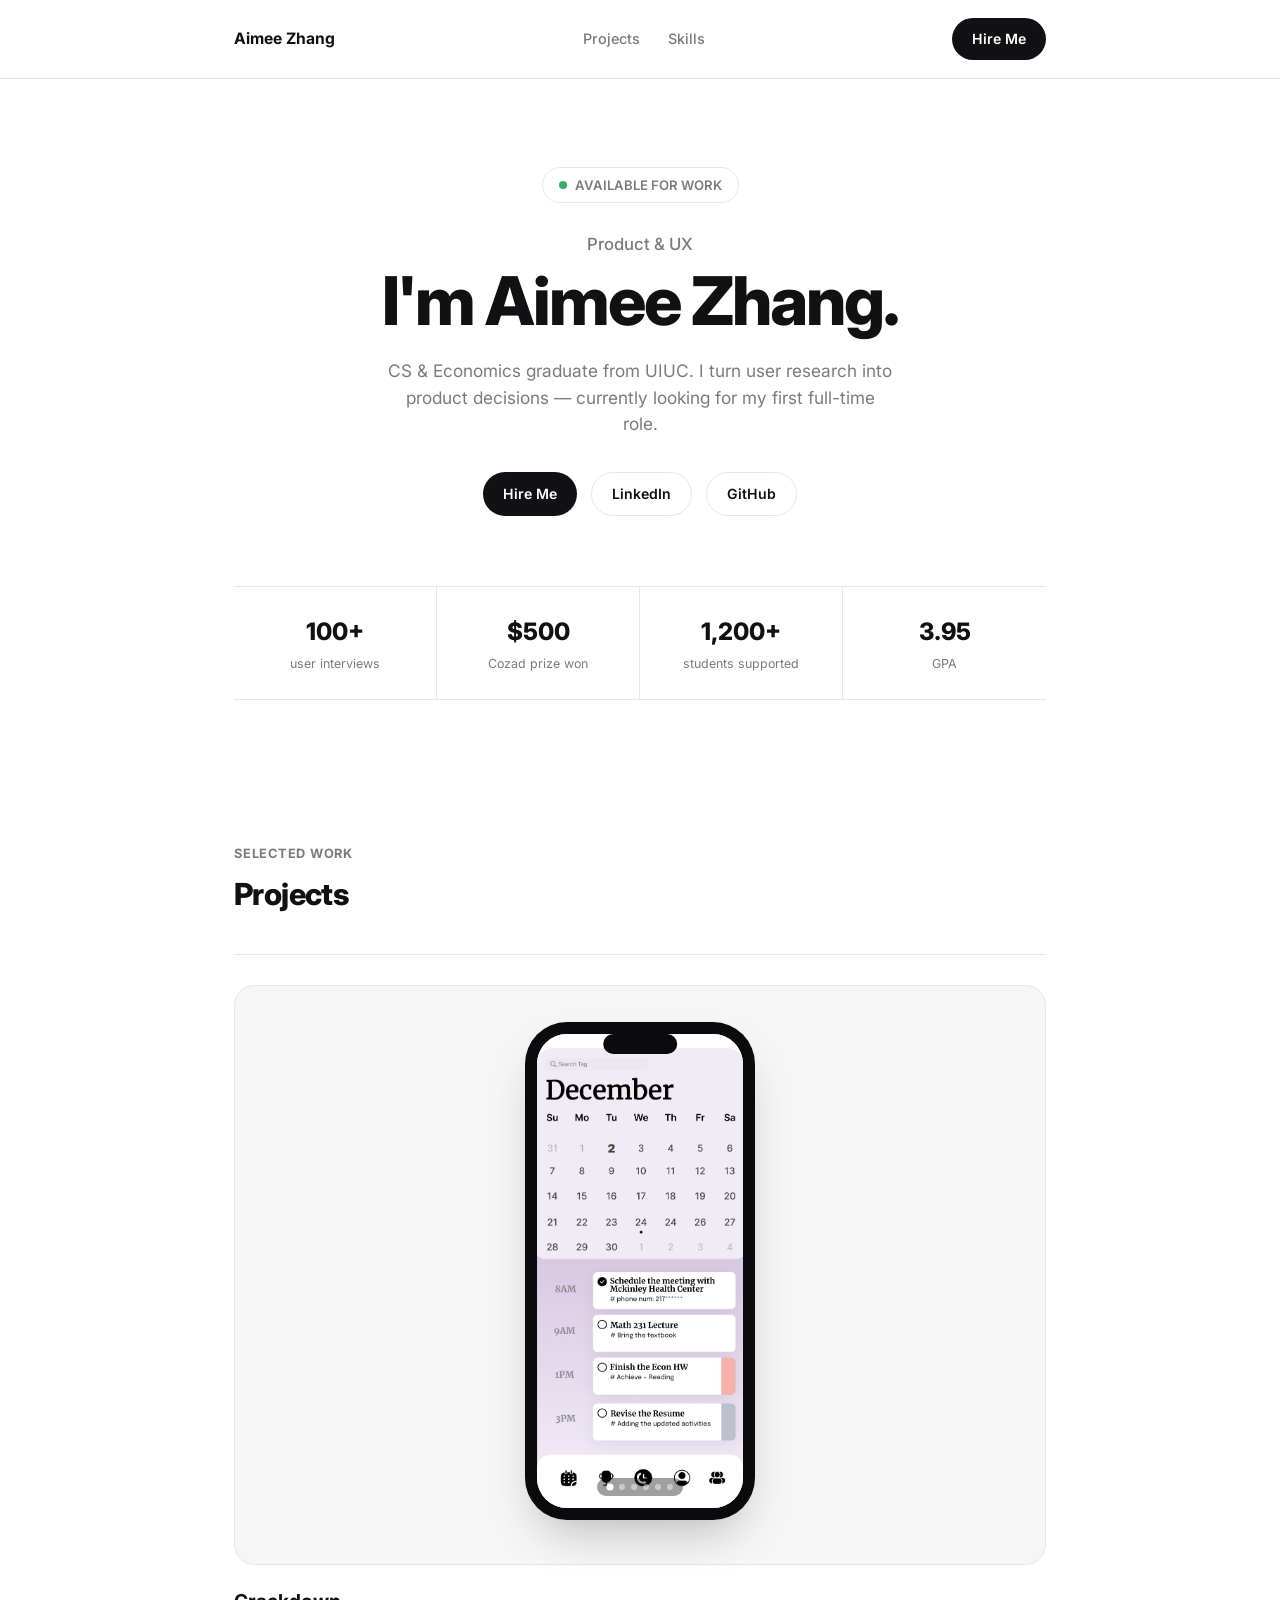
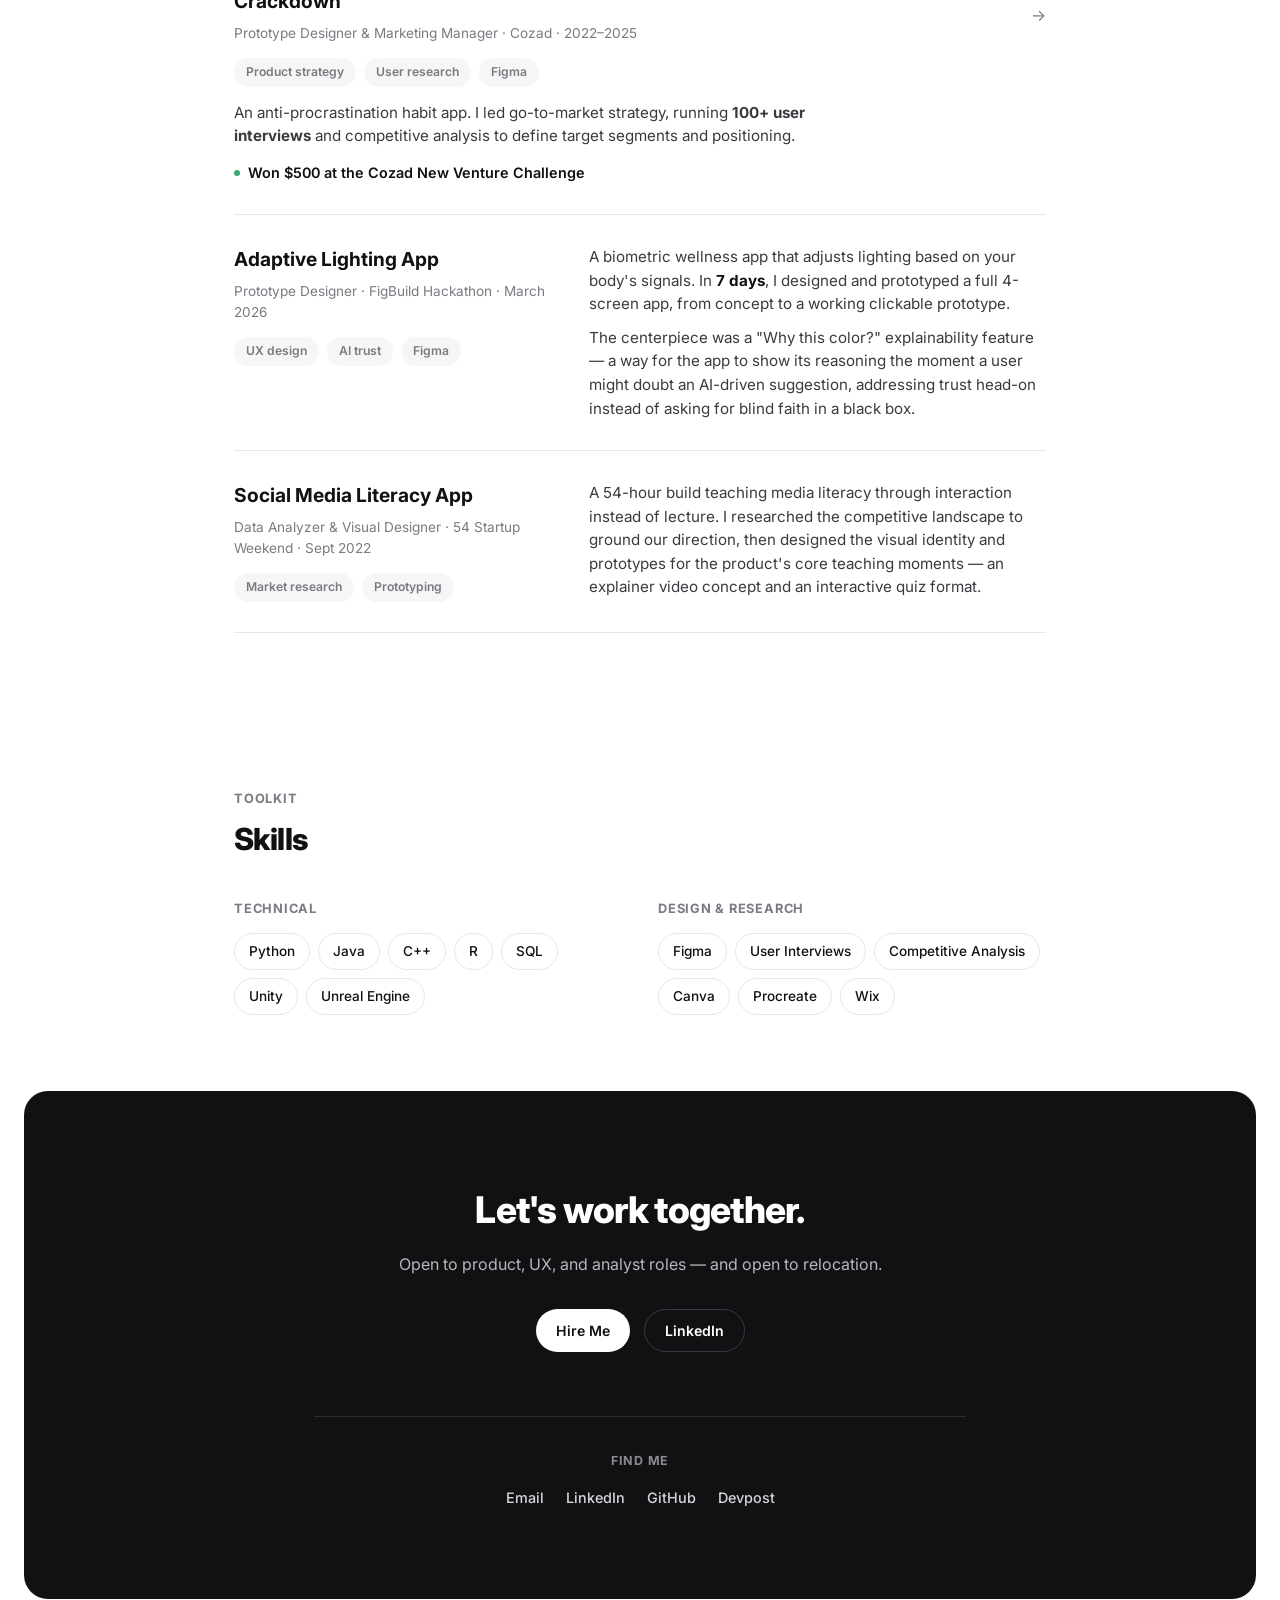
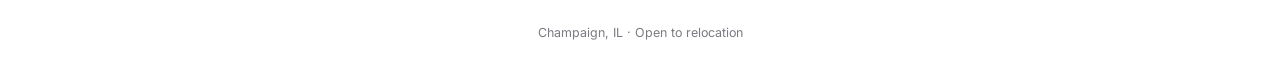
==== index.html @ 660c715c "Include all 6 Crackdown screens in the swipeable phone-frame preview Extends both the homepage card " ====
<!DOCTYPE html>
<html lang="en">
<head>
<meta charset="UTF-8">
<meta name="viewport" content="width=device-width, initial-scale=1.0">
<title>Aimee Zhang — Product &amp; UX</title>
<link rel="preconnect" href="https://fonts.googleapis.com">
<link href="https://fonts.googleapis.com/css2?family=Inter:wght@400;500;600;700;800&display=swap" rel="stylesheet">
<link rel="stylesheet" href="css/style.css">
</head>
<body>

<nav>
  <div class="wrap">
    <div class="brand">Aimee Zhang</div>
    <div class="navlinks">
      <a href="#work">Projects</a>
      <a href="#skills">Skills</a>
    </div>
    <a class="btn-pill" href="mailto:Aimeezhang1122@outlook.com">Hire Me</a>
  </div>
</nav>

<section class="hero">
  <div class="wrap">
    <span class="badge"><span class="dot"></span> AVAILABLE FOR WORK</span>
    <div class="kicker">Product &amp; UX</div>
    <h1>I'm Aimee Zhang.</h1>
    <p class="sub">CS &amp; Economics graduate from UIUC. I turn user research into product decisions — currently looking for my first full-time role.</p>
    <div class="hero-actions">
      <a class="btn-pill" href="mailto:Aimeezhang1122@outlook.com">Hire Me</a>
      <a class="btn-ghost" href="https://linkedin.com/in/aimee-zhang1122" target="_blank" rel="noopener">LinkedIn</a>
      <a class="btn-ghost" href="https://github.com/AimeeZzzz22" target="_blank" rel="noopener">GitHub</a>
    </div>

    <div class="metrics">
      <div class="metric"><div class="num">100+</div><div class="lbl">user interviews</div></div>
      <div class="metric"><div class="num">$500</div><div class="lbl">Cozad prize won</div></div>
      <div class="metric"><div class="num">1,200+</div><div class="lbl">students supported</div></div>
      <div class="metric"><div class="num">3.95</div><div class="lbl">GPA</div></div>
    </div>
  </div>
</section>

<section class="section" id="work">
  <div class="wrap">
    <div class="section-head">
      <div>
        <span class="eyebrow">Selected Work</span>
        <h2>Projects</h2>
      </div>
    </div>

    <a class="project-card" href="projects/crackdown.html">
      <div class="project-card-image">
        <div class="phone-frame">
          <div class="phone-screen">
            <div class="phone-slides">
              <div class="phone-slide"><img src="images/crackdown/preview.jpg" alt="Crackdown app calendar and daily task view"></div>
              <div class="phone-slide"><img src="images/crackdown/new-todo.png" alt="Crackdown app new to-do creation screen"></div>
              <div class="phone-slide"><img src="images/crackdown/goal-board.png" alt="Crackdown app goal board overview"></div>
              <div class="phone-slide"><img src="images/crackdown/goal-detail.png" alt="Crackdown app individual goal detail screen"></div>
              <div class="phone-slide"><img src="images/crackdown/sign-in.png" alt="Crackdown app sign in screen"></div>
              <div class="phone-slide"><img src="images/crackdown/create-account.png" alt="Crackdown app create account screen"></div>
            </div>
            <div class="phone-dots">
              <span class="phone-dot active"></span>
              <span class="phone-dot"></span>
              <span class="phone-dot"></span>
              <span class="phone-dot"></span>
              <span class="phone-dot"></span>
              <span class="phone-dot"></span>
            </div>
          </div>
        </div>
      </div>
      <div class="project-card-body">
        <div class="project-card-top">
          <div>
            <div class="project-title">Crackdown</div>
            <div class="project-meta">Prototype Designer &amp; Marketing Manager · Cozad · 2022–2025</div>
          </div>
          <span class="project-card-arrow">→</span>
        </div>
        <div class="tags"><span class="tag">Product strategy</span><span class="tag">User research</span><span class="tag">Figma</span></div>
        <p class="project-card-excerpt">An anti-procrastination habit app. I led go-to-market strategy, running <b>100+ user interviews</b> and competitive analysis to define target segments and positioning.</p>
        <div class="outcome-line"><span class="dot"></span> Won $500 at the Cozad New Venture Challenge</div>
      </div>
    </a>

    <div class="project">
      <div class="project-head">
        <div class="project-title">Adaptive Lighting App</div>
        <div class="project-meta">Prototype Designer · FigBuild Hackathon · March 2026</div>
        <div class="tags"><span class="tag">UX design</span><span class="tag">AI trust</span><span class="tag">Figma</span></div>
      </div>
      <div class="project-body">
        <p>A biometric wellness app that adjusts lighting based on your body's signals. In <b>7 days</b>, I designed and prototyped a full 4-screen app, from concept to a working clickable prototype.</p>
        <p>The centerpiece was a "Why this color?" explainability feature — a way for the app to show its reasoning the moment a user might doubt an AI-driven suggestion, addressing trust head-on instead of asking for blind faith in a black box.</p>
      </div>
    </div>

    <div class="project">
      <div class="project-head">
        <div class="project-title">Social Media Literacy App</div>
        <div class="project-meta">Data Analyzer &amp; Visual Designer · 54 Startup Weekend · Sept 2022</div>
        <div class="tags"><span class="tag">Market research</span><span class="tag">Prototyping</span></div>
      </div>
      <div class="project-body">
        <p>A 54-hour build teaching media literacy through interaction instead of lecture. I researched the competitive landscape to ground our direction, then designed the visual identity and prototypes for the product's core teaching moments — an explainer video concept and an interactive quiz format.</p>
      </div>
    </div>
  </div>
</section>

<section class="section" id="skills">
  <div class="wrap">
    <div class="section-head">
      <div>
        <span class="eyebrow">Toolkit</span>
        <h2>Skills</h2>
      </div>
    </div>
    <div class="skills-wrap">
      <div class="skill-col">
        <h4>Technical</h4>
        <div class="chip-row">
          <span class="chip">Python</span><span class="chip">Java</span><span class="chip">C++</span>
          <span class="chip">R</span><span class="chip">SQL</span><span class="chip">Unity</span><span class="chip">Unreal Engine</span>
        </div>
      </div>
      <div class="skill-col">
        <h4>Design &amp; Research</h4>
        <div class="chip-row">
          <span class="chip">Figma</span><span class="chip">User Interviews</span><span class="chip">Competitive Analysis</span>
          <span class="chip">Canva</span><span class="chip">Procreate</span><span class="chip">Wix</span>
        </div>
      </div>
    </div>
  </div>
</section>

<footer>
  <div class="wrap">
    <h2>Let's work together.</h2>
    <p>Open to product, UX, and analyst roles — and open to relocation.</p>
    <div class="hero-actions">
      <a class="btn-pill" href="mailto:Aimeezhang1122@outlook.com">Hire Me</a>
      <a class="btn-ghost" href="https://linkedin.com/in/aimee-zhang1122" target="_blank" rel="noopener">LinkedIn</a>
    </div>
    <div class="follow">
      <h4>Find Me</h4>
      <div class="follow-links">
        <a href="mailto:Aimeezhang1122@outlook.com">Email</a>
        <a href="https://linkedin.com/in/aimee-zhang1122" target="_blank" rel="noopener">LinkedIn</a>
        <a href="https://github.com/AimeeZzzz22" target="_blank" rel="noopener">GitHub</a>
        <a href="https://devpost.com/aimeezhang1122" target="_blank" rel="noopener">Devpost</a>
      </div>
    </div>
  </div>
</footer>
<div class="copyright">Champaign, IL · Open to relocation</div>

<script src="js/phone-carousel.js"></script>
</body>
</html>
---- css/style.css ----
:root{
  --ink:#111114;
  --paper:#FFFFFF;
  --soft:#F6F6F7;
  --line:#E7E7E9;
  --muted:#7A7A82;
  --accent:#3BAA6E; /* availability dot */
  --pill:#111114;
}
*{box-sizing:border-box; margin:0; padding:0;}
html{scroll-behavior:smooth;}
body{
  background:var(--paper); color:var(--ink);
  font-family:'Inter', sans-serif; line-height:1.55;
  -webkit-font-smoothing:antialiased;
}
a{color:inherit; text-decoration:none;}
.wrap{max-width:860px; margin:0 auto; padding:0 24px;}

/* NAV */
nav{position:sticky; top:0; z-index:20; background:rgba(255,255,255,0.85); backdrop-filter:blur(8px); border-bottom:1px solid var(--line);}
nav .wrap{display:flex; align-items:center; justify-content:space-between; padding:18px 24px;}
.brand{font-weight:700; font-size:0.98rem;}
.navlinks{display:flex; align-items:center; gap:28px; font-size:0.9rem; font-weight:500; color:var(--muted);}
.navlinks a:hover{color:var(--ink);}
.btn-pill{
  background:var(--pill); color:#fff; padding:10px 20px; border-radius:100px;
  font-size:0.88rem; font-weight:600; display:inline-flex; align-items:center; gap:8px;
  transition:transform .15s ease, opacity .15s ease;
}
.btn-pill:hover{transform:translateY(-1px); opacity:.9;}
.btn-ghost{
  border:1px solid var(--line); padding:10px 20px; border-radius:100px;
  font-size:0.88rem; font-weight:600; color:var(--ink);
  transition:border-color .15s;
}
.btn-ghost:hover{border-color:var(--ink);}

/* HERO */
.hero{padding:88px 0 64px; text-align:center;}
.badge{
  display:inline-flex; align-items:center; gap:8px;
  border:1px solid var(--line); border-radius:100px; padding:7px 16px;
  font-size:0.82rem; font-weight:600; color:var(--muted); margin-bottom:28px;
}
.badge .dot{width:8px; height:8px; border-radius:50%; background:var(--accent);}
.kicker{font-size:1.05rem; color:var(--muted); font-weight:500; margin-bottom:10px;}
h1{
  font-weight:800; letter-spacing:-0.03em;
  font-size:clamp(2.6rem, 7vw, 4.2rem); line-height:1.02;
}
.hero p.sub{
  max-width:46ch; margin:22px auto 0; color:var(--muted); font-size:1.08rem;
}
.hero-actions{margin-top:34px; display:flex; gap:14px; justify-content:center; flex-wrap:wrap;}

/* METRICS ROW */
.metrics{
  margin-top:70px; display:grid; grid-template-columns:repeat(4,1fr);
  border-top:1px solid var(--line); border-bottom:1px solid var(--line);
}
.metric{padding:26px 10px; text-align:center; border-right:1px solid var(--line);}
.metric:last-child{border-right:none;}
.metric .num{font-weight:800; font-size:1.5rem;}
.metric .lbl{font-size:0.78rem; color:var(--muted); margin-top:4px;}

/* SECTIONS */
.section{padding:76px 0;}
.section-head{display:flex; justify-content:space-between; align-items:baseline; margin-bottom:36px;}
.eyebrow{font-size:0.8rem; font-weight:700; text-transform:uppercase; letter-spacing:0.06em; color:var(--muted);}
.section h2{font-size:1.9rem; font-weight:800; letter-spacing:-0.02em; margin-top:6px;}
.view-all{font-size:0.88rem; font-weight:600; color:var(--muted); border-bottom:1px solid var(--line); padding-bottom:2px;}
.view-all:hover{color:var(--ink); border-color:var(--ink);}

/* PROJECT CARDS (text-only, legacy) */
.project{
  display:grid; grid-template-columns:1fr 1.4fr; gap:28px;
  padding:30px 0; border-top:1px solid var(--line);
  align-items:start;
}
.project:last-child{border-bottom:1px solid var(--line);}
.project-head{}
.project-title{font-weight:700; font-size:1.2rem;}
.project-meta{font-size:0.85rem; color:var(--muted); margin-top:6px;}
.tags{margin-top:14px; display:flex; gap:8px; flex-wrap:wrap;}
.tag{font-size:0.76rem; font-weight:600; background:var(--soft); border-radius:100px; padding:5px 12px; color:var(--muted);}
.project-body p{font-size:0.95rem; color:#3A3A40; margin-bottom:10px;}
.project-body p:last-child{margin-bottom:0;}
.project-body b{color:var(--ink);}
.outcome-line{
  margin-top:14px; font-size:0.9rem; font-weight:600;
  display:inline-flex; align-items:center; gap:8px;
}
.outcome-line .dot{width:6px; height:6px; border-radius:50%; background:var(--accent);}

/* PROJECT CARDS (image-led, clickable) */
.project-card{
  display:block; padding:30px 0; border-top:1px solid var(--line);
}
.project-card:last-child{border-bottom:1px solid var(--line);}
.project-card-image{
  border-radius:20px; border:1px solid var(--line);
  background:var(--soft); padding:36px 0 44px;
  display:flex; justify-content:center;
  transition:border-color .15s ease;
}
.project-card:hover .project-card-image{border-color:var(--ink);}
.project-card:hover .project-card-image{border-color:var(--ink);}
.project-card-body{margin-top:22px;}
.project-card-top{display:flex; align-items:center; justify-content:space-between; gap:16px;}
.project-card-arrow{
  font-size:1rem; color:var(--muted); transition:transform .15s ease, color .15s ease;
  flex-shrink:0;
}
.project-card:hover .project-card-arrow{transform:translateX(4px); color:var(--ink);}
.project-card-excerpt{font-size:0.95rem; color:#3A3A40; margin-top:14px; max-width:60ch;}

/* SKILLS */
.skills-wrap{display:grid; grid-template-columns:1fr 1fr; gap:36px;}
.skill-col h4{font-size:0.8rem; font-weight:700; text-transform:uppercase; letter-spacing:0.06em; color:var(--muted); margin-bottom:14px;}
.chip-row{display:flex; flex-wrap:wrap; gap:8px;}
.chip{font-size:0.85rem; font-weight:500; border:1px solid var(--line); border-radius:100px; padding:7px 14px;}

/* FOOTER / CONTACT */
footer{padding:90px 0; text-align:center; background:var(--ink); color:#fff; border-radius:24px; margin:0 24px 24px; }
footer .wrap{max-width:700px;}
footer h2{font-size:2.3rem; font-weight:800; letter-spacing:-0.02em;}
footer p{color:#B7B7BC; margin-top:14px; font-size:1rem;}
footer .hero-actions{margin-top:32px;}
footer .btn-pill{background:#fff; color:var(--ink);}
footer .btn-ghost{border-color:#3A3A40; color:#fff;}
.follow{margin-top:64px; padding-top:34px; border-top:1px solid #2A2A2F;}
.follow h4{font-size:0.78rem; font-weight:700; text-transform:uppercase; letter-spacing:0.06em; color:#8A8A90; margin-bottom:16px;}
.follow-links{display:flex; gap:22px; justify-content:center; flex-wrap:wrap; font-size:0.9rem; font-weight:500; color:#D6D6DA;}
.follow-links a:hover{color:#fff;}
.copyright{margin-top:24px; padding:0 24px 30px; text-align:center; font-size:0.78rem; color:var(--muted);}

/* PROJECT DETAIL PAGE */
.detail-header{padding:56px 0 40px;}
.back-link{
  display:inline-flex; align-items:center; gap:6px; font-size:0.88rem; font-weight:600;
  color:var(--muted); margin-bottom:28px;
}
.back-link:hover{color:var(--ink);}
.detail-header h1{font-size:clamp(2.2rem, 6vw, 3.2rem); text-align:left;}
.detail-meta{font-size:0.95rem; color:var(--muted); margin-top:14px;}
.detail-header .tags{margin-top:18px;}
.detail-links{margin-top:30px; display:flex; gap:14px; flex-wrap:wrap;}

.detail-hero{
  border-radius:20px; border:1px solid var(--line);
  padding:56px 0 60px; display:flex; justify-content:center; background:var(--soft);
}

/* PHONE FRAME CAROUSEL */
.phone-frame{
  position:relative; width:100%; max-width:230px; margin:0 auto;
  aspect-ratio:1170/2532; background:#0B0B0D; border-radius:42px; padding:12px;
  box-shadow:0 24px 48px -16px rgba(17,17,20,0.28);
}
.phone-frame--large{max-width:300px; border-radius:52px; padding:14px;}
.phone-frame::before{
  content:""; position:absolute; top:12px; left:50%; transform:translateX(-50%);
  width:32%; height:20px; background:#0B0B0D; border-radius:14px; z-index:4;
}
.phone-frame--large::before{top:16px; height:26px;}
.phone-screen{
  position:relative; width:100%; height:100%; border-radius:30px; overflow:hidden; background:#fff;
}
.phone-frame--large .phone-screen{border-radius:38px;}
.phone-slides{
  display:flex; width:100%; height:100%; overflow-x:auto; scroll-snap-type:x mandatory;
  scroll-behavior:smooth; -webkit-overflow-scrolling:touch; scrollbar-width:none; cursor:grab;
}
.phone-slides.is-dragging{cursor:grabbing; scroll-behavior:auto;}
.phone-slides::-webkit-scrollbar{display:none;}
.phone-slide{
  flex:0 0 100%; width:100%; height:100%; scroll-snap-align:start;
  display:flex; align-items:center; justify-content:center; background:#fff;
}
.phone-slide img{width:100%; height:100%; object-fit:contain; display:block; pointer-events:none;}
.phone-dots{
  position:absolute; bottom:12px; left:50%; transform:translateX(-50%); z-index:4;
  display:flex; gap:6px; background:rgba(17,17,20,0.4); padding:6px 10px; border-radius:20px;
}
.phone-frame--large .phone-dots{bottom:18px;}
.phone-dot{width:6px; height:6px; padding:0; border:none; border-radius:50%; background:rgba(255,255,255,0.45); transition:background .15s ease, transform .15s ease;}
.phone-dot.active{background:#fff; transform:scale(1.2);}
button.phone-dot{cursor:pointer;}
.phone-arrow{
  position:absolute; top:50%; transform:translateY(-50%); z-index:4;
  width:36px; height:36px; border-radius:50%; border:none; cursor:pointer;
  background:#fff; color:var(--ink); font-size:1rem;
  display:flex; align-items:center; justify-content:center;
  box-shadow:0 6px 16px rgba(17,17,20,0.18);
  transition:opacity .15s ease, transform .15s ease;
}
.phone-arrow:hover{transform:translateY(-50%) scale(1.06);}
.phone-arrow--prev{left:-18px;}
.phone-arrow--next{right:-18px;}
.phone-arrow[disabled]{opacity:0; pointer-events:none;}

.article{padding:64px 0; max-width:680px; margin:0 auto;}
.article h3{font-size:1.3rem; font-weight:800; letter-spacing:-0.01em; margin:40px 0 14px;}
.article h3:first-child{margin-top:0;}
.article p{font-size:1rem; color:#3A3A40; margin-bottom:14px;}
.article p:last-child{margin-bottom:0;}
.article b{color:var(--ink);}

.gallery-section{padding:0 0 76px;}
.gallery{
  display:grid; grid-template-columns:repeat(3, 1fr); gap:16px;
}
.gallery-item{
  border-radius:14px; overflow:hidden; border:1px solid var(--line);
  aspect-ratio:9/16; background:var(--soft);
}
.gallery-item img{width:100%; height:100%; object-fit:cover; object-position:top center; display:block;}

@media (max-width:680px){
  .navlinks{display:none;}
  .metrics{grid-template-columns:repeat(2,1fr);}
  .metric:nth-child(2){border-right:none;}
  .metric:nth-child(3){border-top:1px solid var(--line);}
  .metric:nth-child(4){border-top:1px solid var(--line);}
  .project{grid-template-columns:1fr;}
  .skills-wrap{grid-template-columns:1fr;}
  .gallery{grid-template-columns:repeat(2, 1fr);}
  .phone-frame{max-width:190px;}
  .phone-frame--large{max-width:230px;}
  .phone-arrow{display:none;}
}
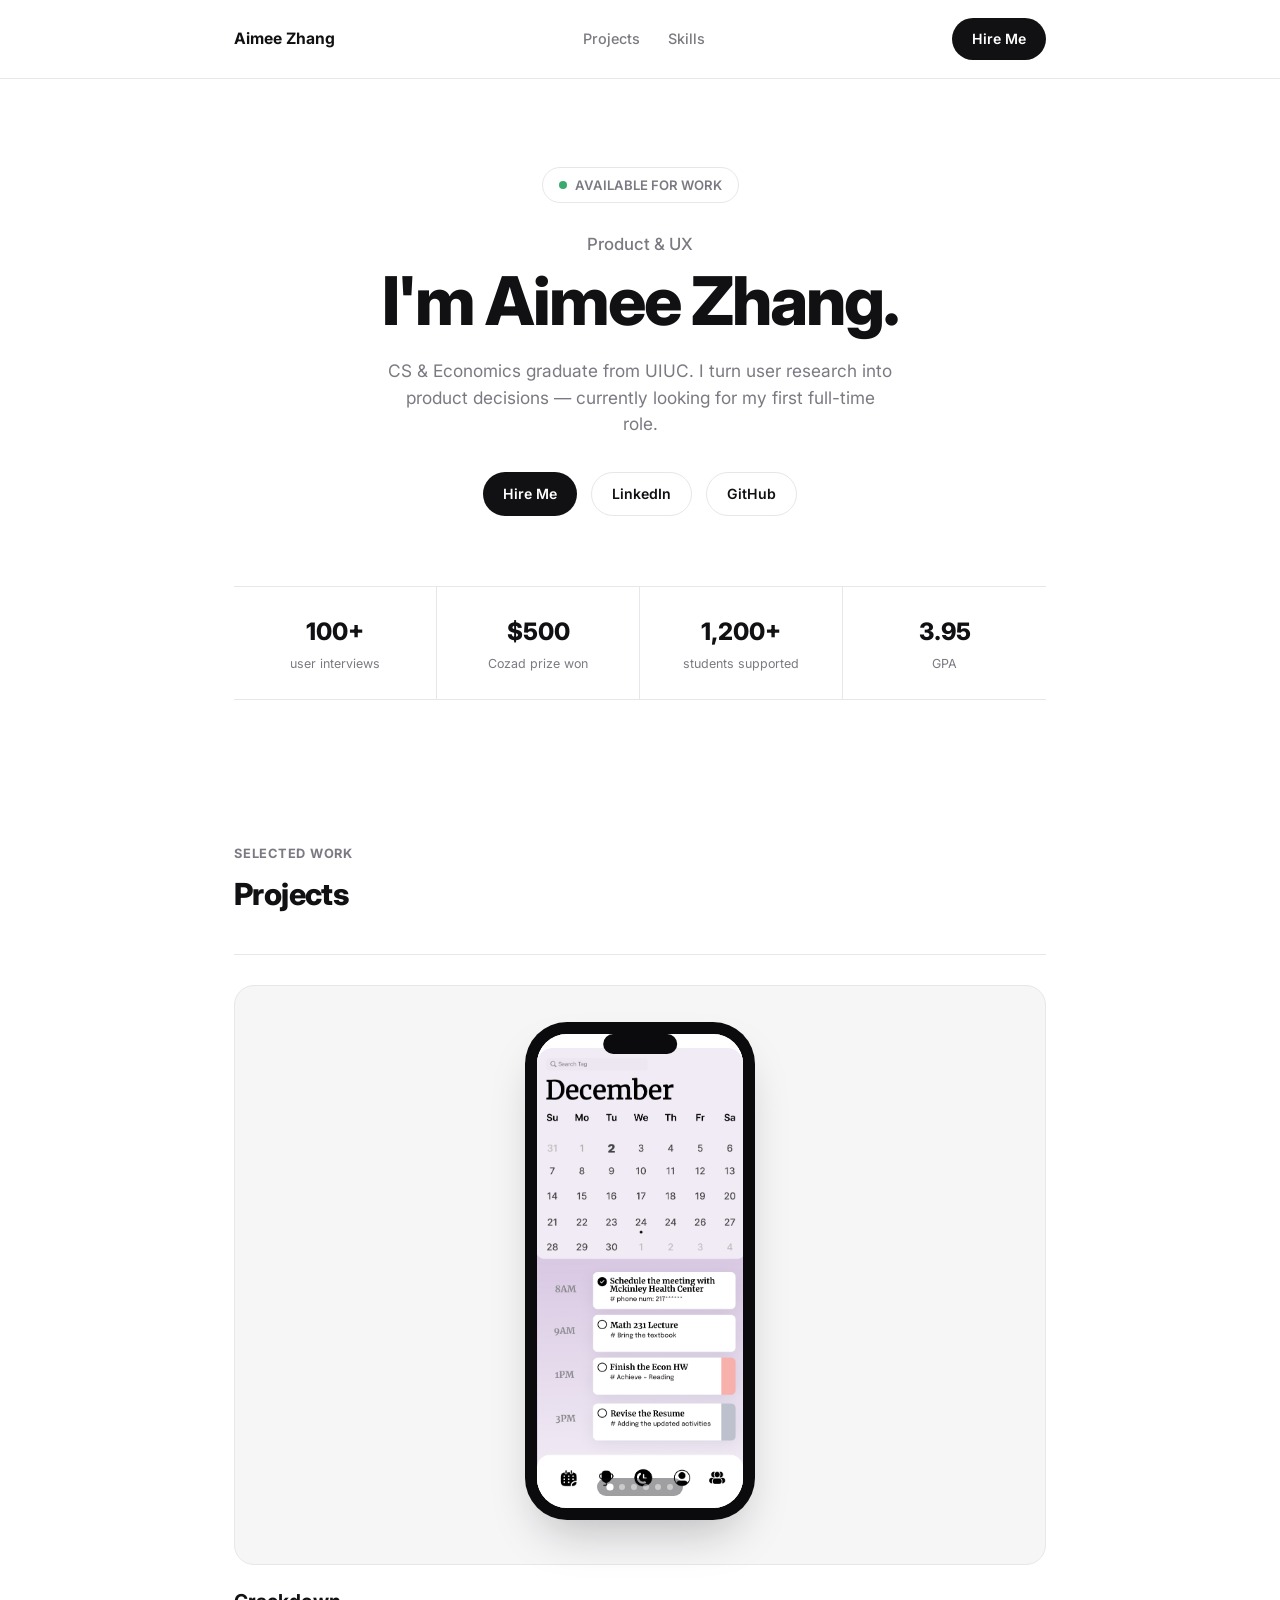
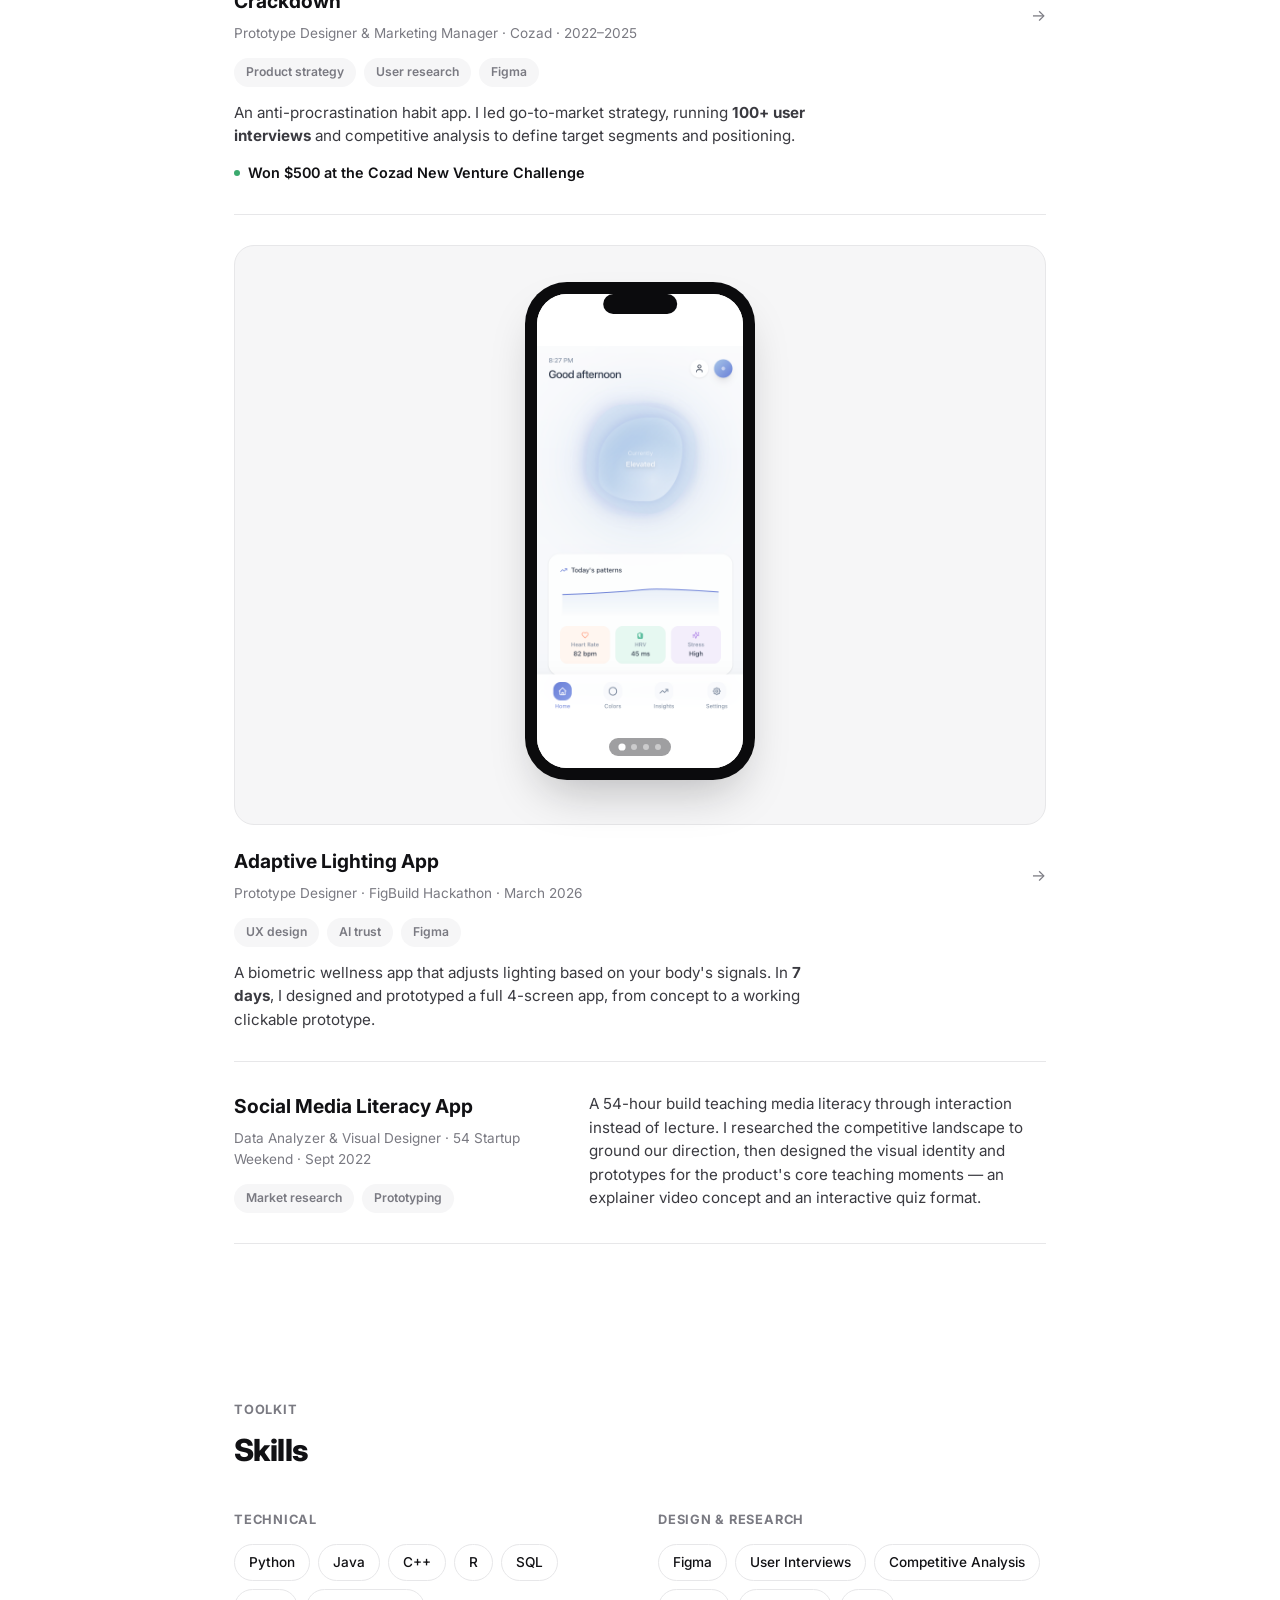
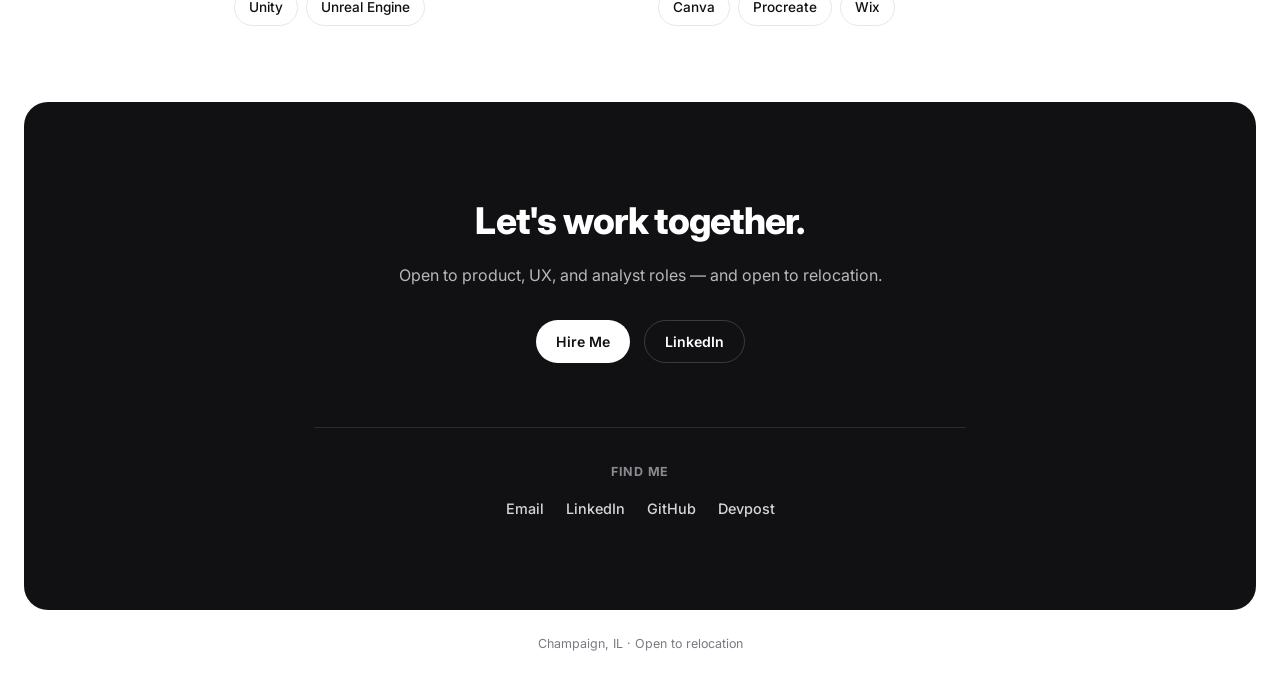
==== commit f1637054: "Add Adaptive Lighting App and fix short-screen fit in phone frame Adds the second project (card + de" ====
--- a/index.html
+++ b/index.html
@@ -88,17 +88,37 @@
       </div>
     </a>
 
-    <div class="project">
-      <div class="project-head">
-        <div class="project-title">Adaptive Lighting App</div>
-        <div class="project-meta">Prototype Designer · FigBuild Hackathon · March 2026</div>
+    <a class="project-card" href="projects/adaptive-lighting.html">
+      <div class="project-card-image">
+        <div class="phone-frame">
+          <div class="phone-screen">
+            <div class="phone-slides">
+              <div class="phone-slide"><img src="images/adaptive-lighting/home.png" alt="Adaptive Lighting App home screen showing biometric state"></div>
+              <div class="phone-slide"><img src="images/adaptive-lighting/color-selection.png" alt="Adaptive Lighting App color selection and analysis screen"></div>
+              <div class="phone-slide"><img src="images/adaptive-lighting/insights.png" alt="Adaptive Lighting App insights and color performance screen"></div>
+              <div class="phone-slide phone-slide--dark"><img src="images/adaptive-lighting/smart-room.png" alt="Adaptive Lighting App smart room device control screen"></div>
+            </div>
+            <div class="phone-dots">
+              <span class="phone-dot active"></span>
+              <span class="phone-dot"></span>
+              <span class="phone-dot"></span>
+              <span class="phone-dot"></span>
+            </div>
+          </div>
+        </div>
+      </div>
+      <div class="project-card-body">
+        <div class="project-card-top">
+          <div>
+            <div class="project-title">Adaptive Lighting App</div>
+            <div class="project-meta">Prototype Designer · FigBuild Hackathon · March 2026</div>
+          </div>
+          <span class="project-card-arrow">→</span>
+        </div>
         <div class="tags"><span class="tag">UX design</span><span class="tag">AI trust</span><span class="tag">Figma</span></div>
+        <p class="project-card-excerpt">A biometric wellness app that adjusts lighting based on your body's signals. In <b>7 days</b>, I designed and prototyped a full 4-screen app, from concept to a working clickable prototype.</p>
       </div>
-      <div class="project-body">
-        <p>A biometric wellness app that adjusts lighting based on your body's signals. In <b>7 days</b>, I designed and prototyped a full 4-screen app, from concept to a working clickable prototype.</p>
-        <p>The centerpiece was a "Why this color?" explainability feature — a way for the app to show its reasoning the moment a user might doubt an AI-driven suggestion, addressing trust head-on instead of asking for blind faith in a black box.</p>
-      </div>
-    </div>
+    </a>
 
     <div class="project">
       <div class="project-head">
--- a/css/style.css
+++ b/css/style.css
@@ -176,9 +176,14 @@
 .phone-slides::-webkit-scrollbar{display:none;}
 .phone-slide{
   flex:0 0 100%; width:100%; height:100%; scroll-snap-align:start;
-  display:flex; align-items:center; justify-content:center; background:#fff;
-}
-.phone-slide img{width:100%; height:100%; object-fit:contain; display:block; pointer-events:none;}
+  overflow-y:auto; overscroll-behavior:contain; -webkit-overflow-scrolling:touch;
+  touch-action:pan-y; scrollbar-width:none; background:#fff;
+}
+.phone-slide::-webkit-scrollbar{display:none;}
+.phone-slide img{width:100%; height:auto; display:block; pointer-events:none;}
+/* Screens shorter than the frame: center instead of leaving a blank gap below */
+.phone-slide.fits{display:flex; align-items:center; overflow-y:hidden;}
+.phone-slide--dark{background:#0B0B0D;}
 .phone-dots{
   position:absolute; bottom:12px; left:50%; transform:translateX(-50%); z-index:4;
   display:flex; gap:6px; background:rgba(17,17,20,0.4); padding:6px 10px; border-radius:20px;
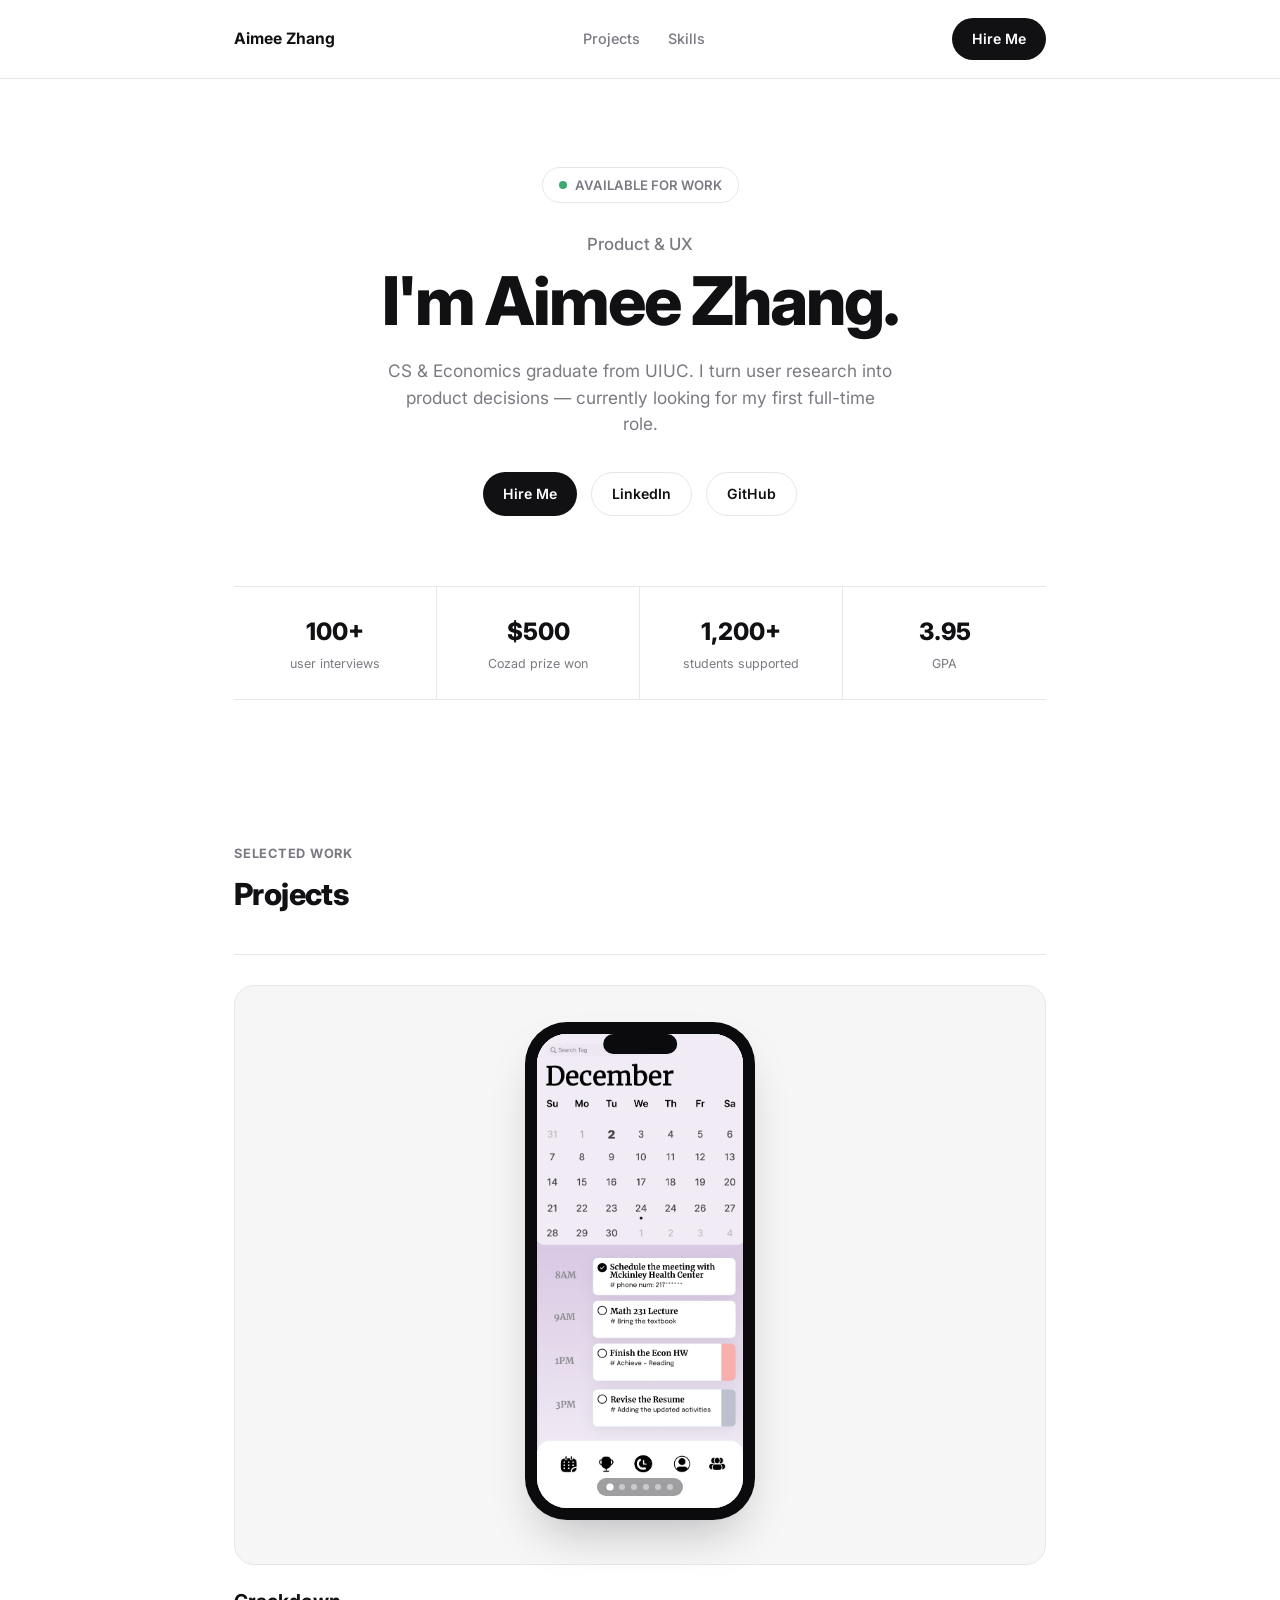
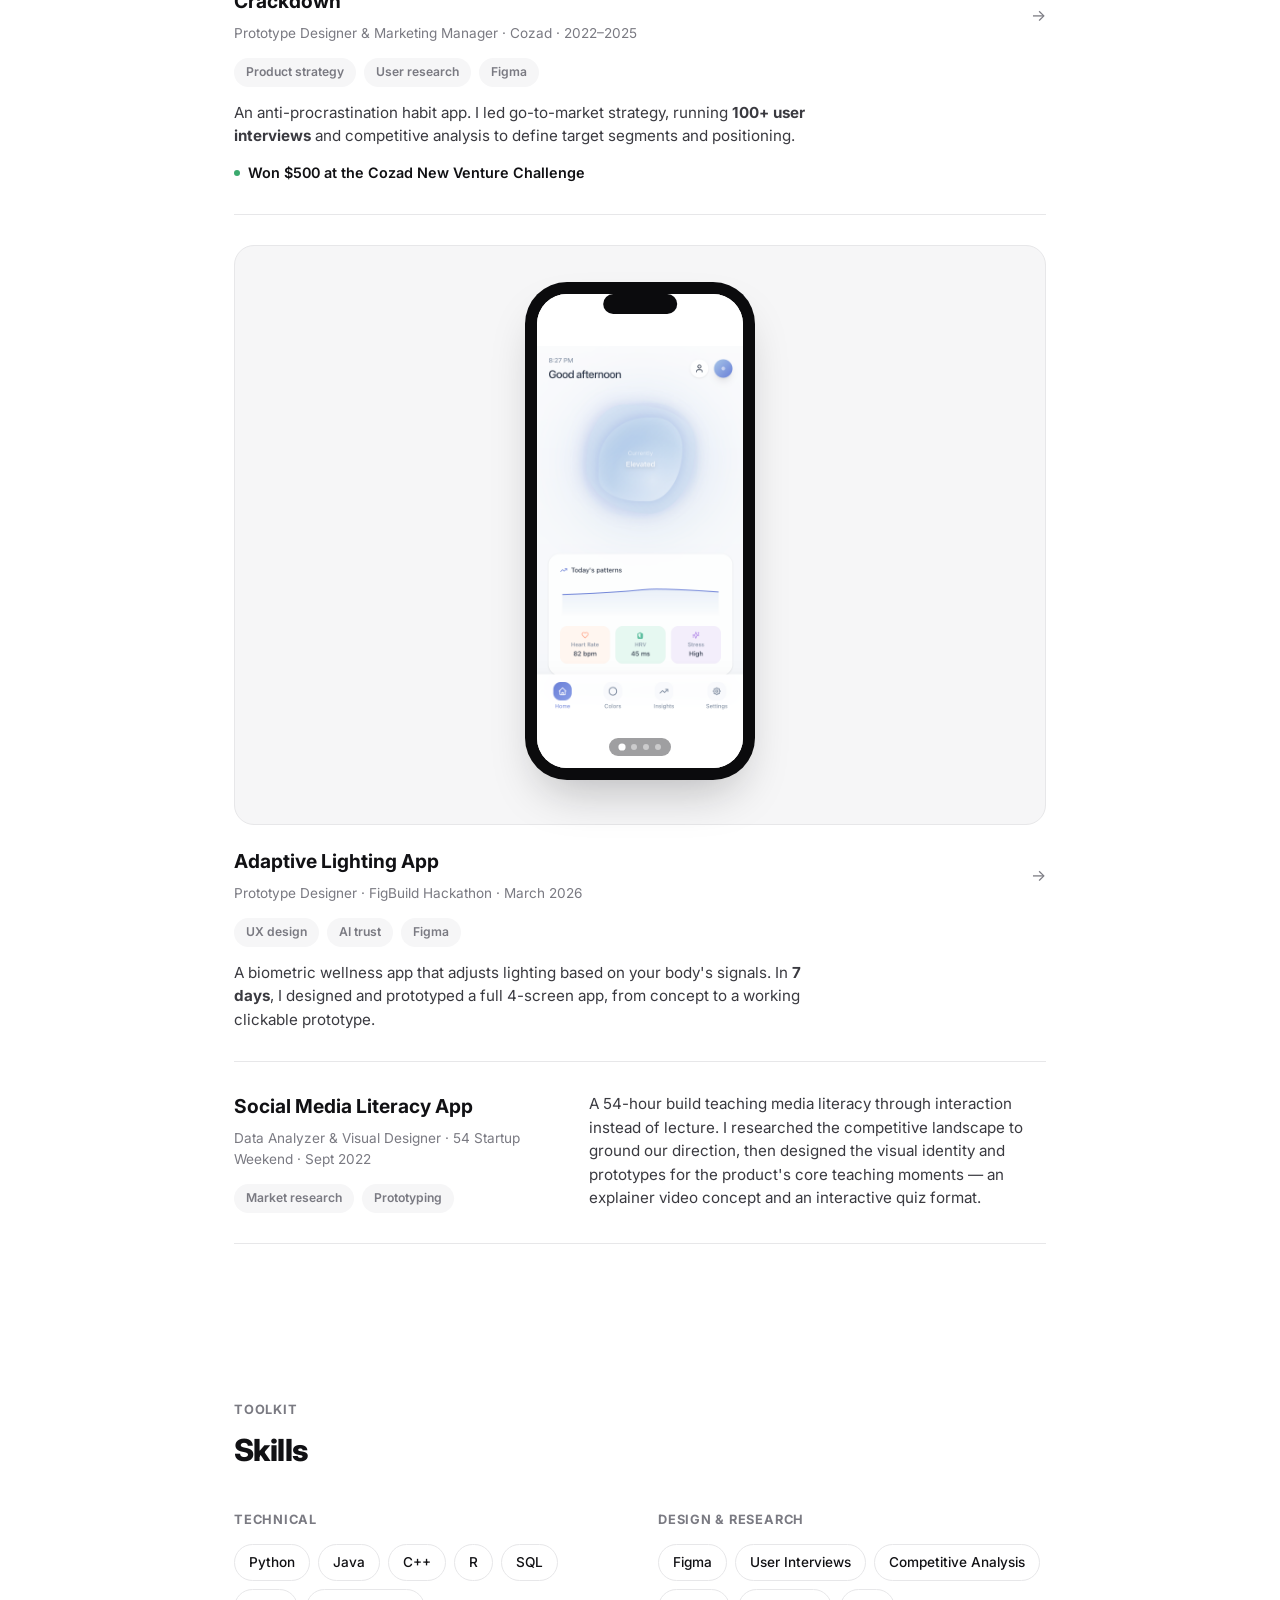
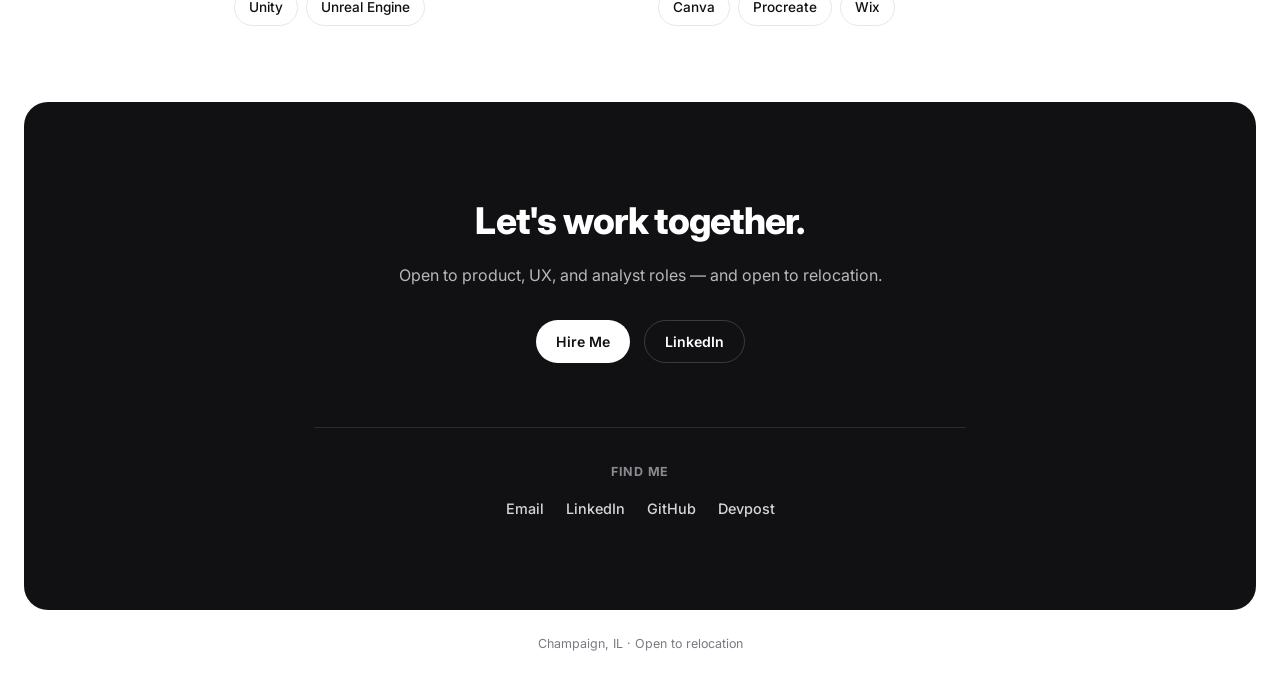
==== commit 4aa6b0f3: "Fix blank space at bottom of frame for shorter screenshots The runtime JS detection for which screen" ====
--- a/index.html
+++ b/index.html
@@ -93,10 +93,10 @@
         <div class="phone-frame">
           <div class="phone-screen">
             <div class="phone-slides">
-              <div class="phone-slide"><img src="images/adaptive-lighting/home.png" alt="Adaptive Lighting App home screen showing biometric state"></div>
-              <div class="phone-slide"><img src="images/adaptive-lighting/color-selection.png" alt="Adaptive Lighting App color selection and analysis screen"></div>
-              <div class="phone-slide"><img src="images/adaptive-lighting/insights.png" alt="Adaptive Lighting App insights and color performance screen"></div>
-              <div class="phone-slide phone-slide--dark"><img src="images/adaptive-lighting/smart-room.png" alt="Adaptive Lighting App smart room device control screen"></div>
+              <div class="phone-slide fits"><img src="images/adaptive-lighting/home.png" alt="Adaptive Lighting App home screen showing biometric state"></div>
+              <div class="phone-slide fits"><img src="images/adaptive-lighting/color-selection.png" alt="Adaptive Lighting App color selection and analysis screen"></div>
+              <div class="phone-slide fits"><img src="images/adaptive-lighting/insights.png" alt="Adaptive Lighting App insights and color performance screen"></div>
+              <div class="phone-slide fits phone-slide--dark"><img src="images/adaptive-lighting/smart-room.png" alt="Adaptive Lighting App smart room device control screen"></div>
             </div>
             <div class="phone-dots">
               <span class="phone-dot active"></span>
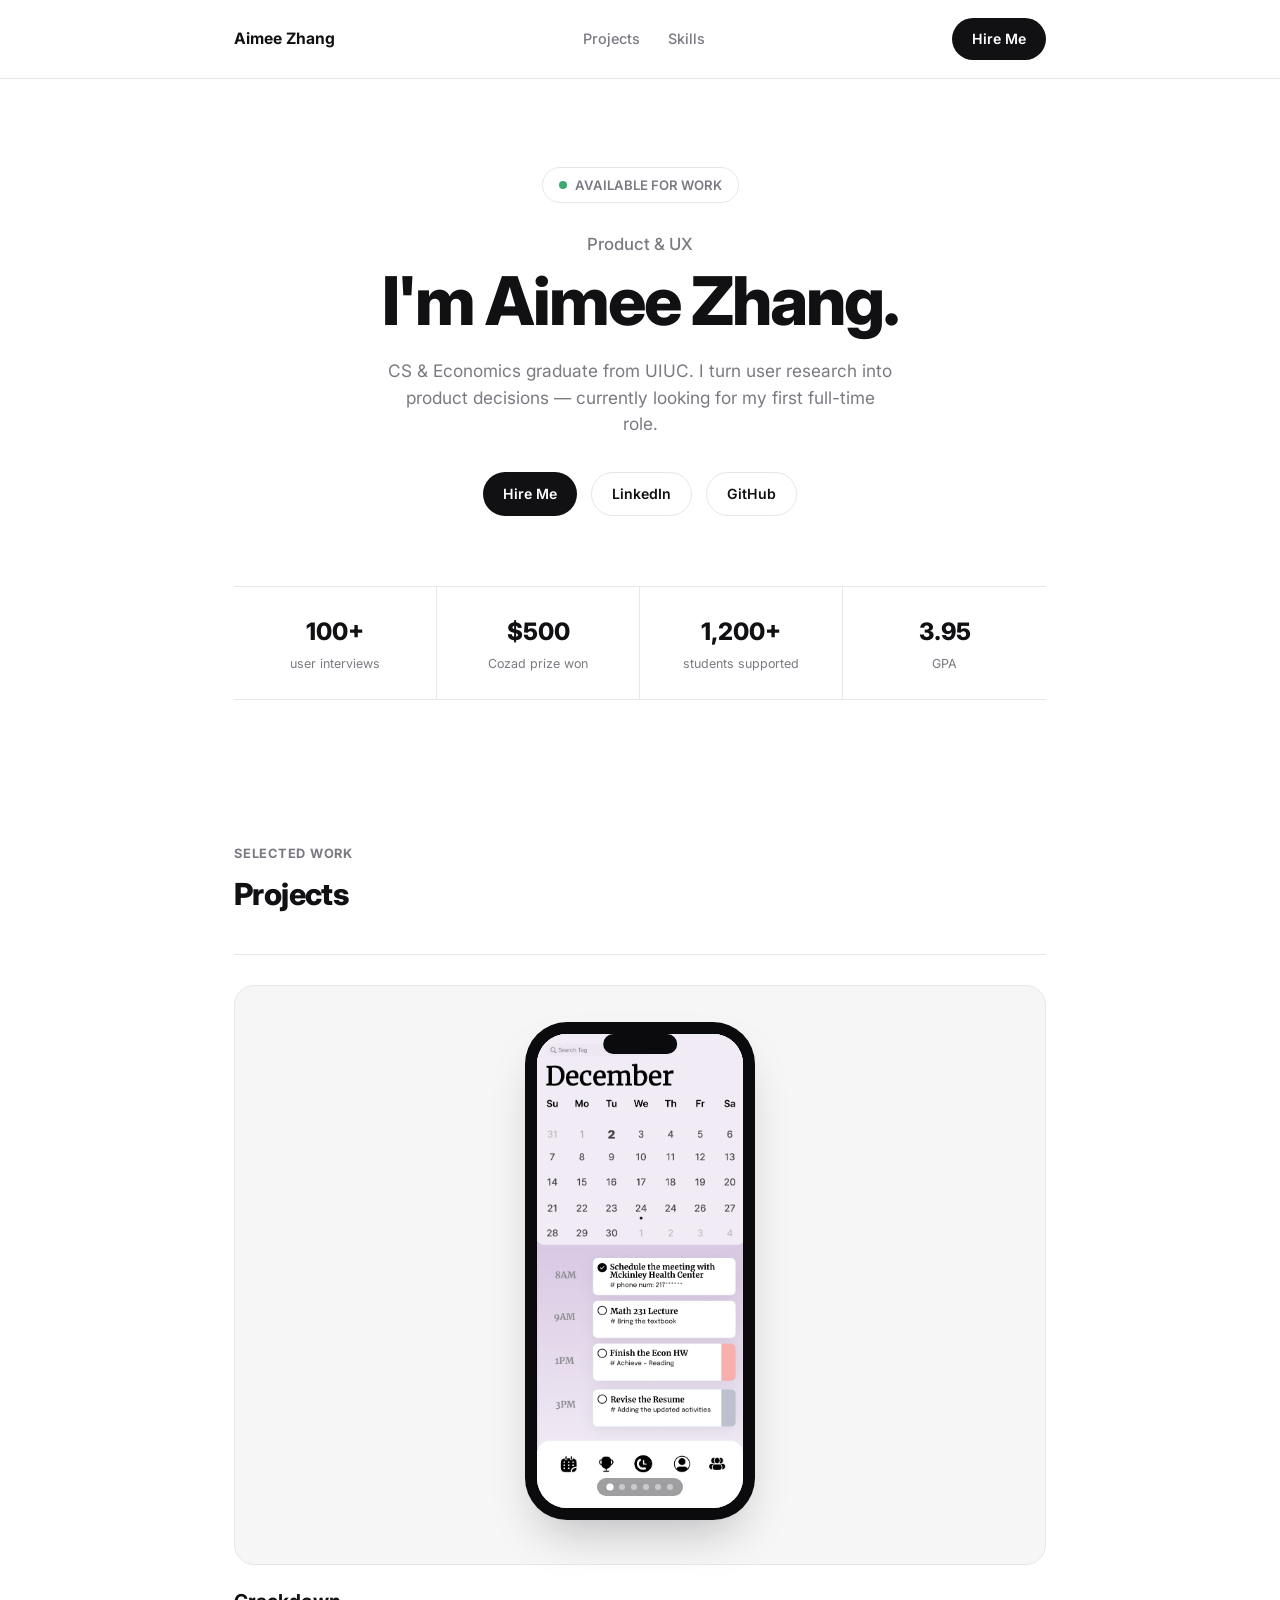
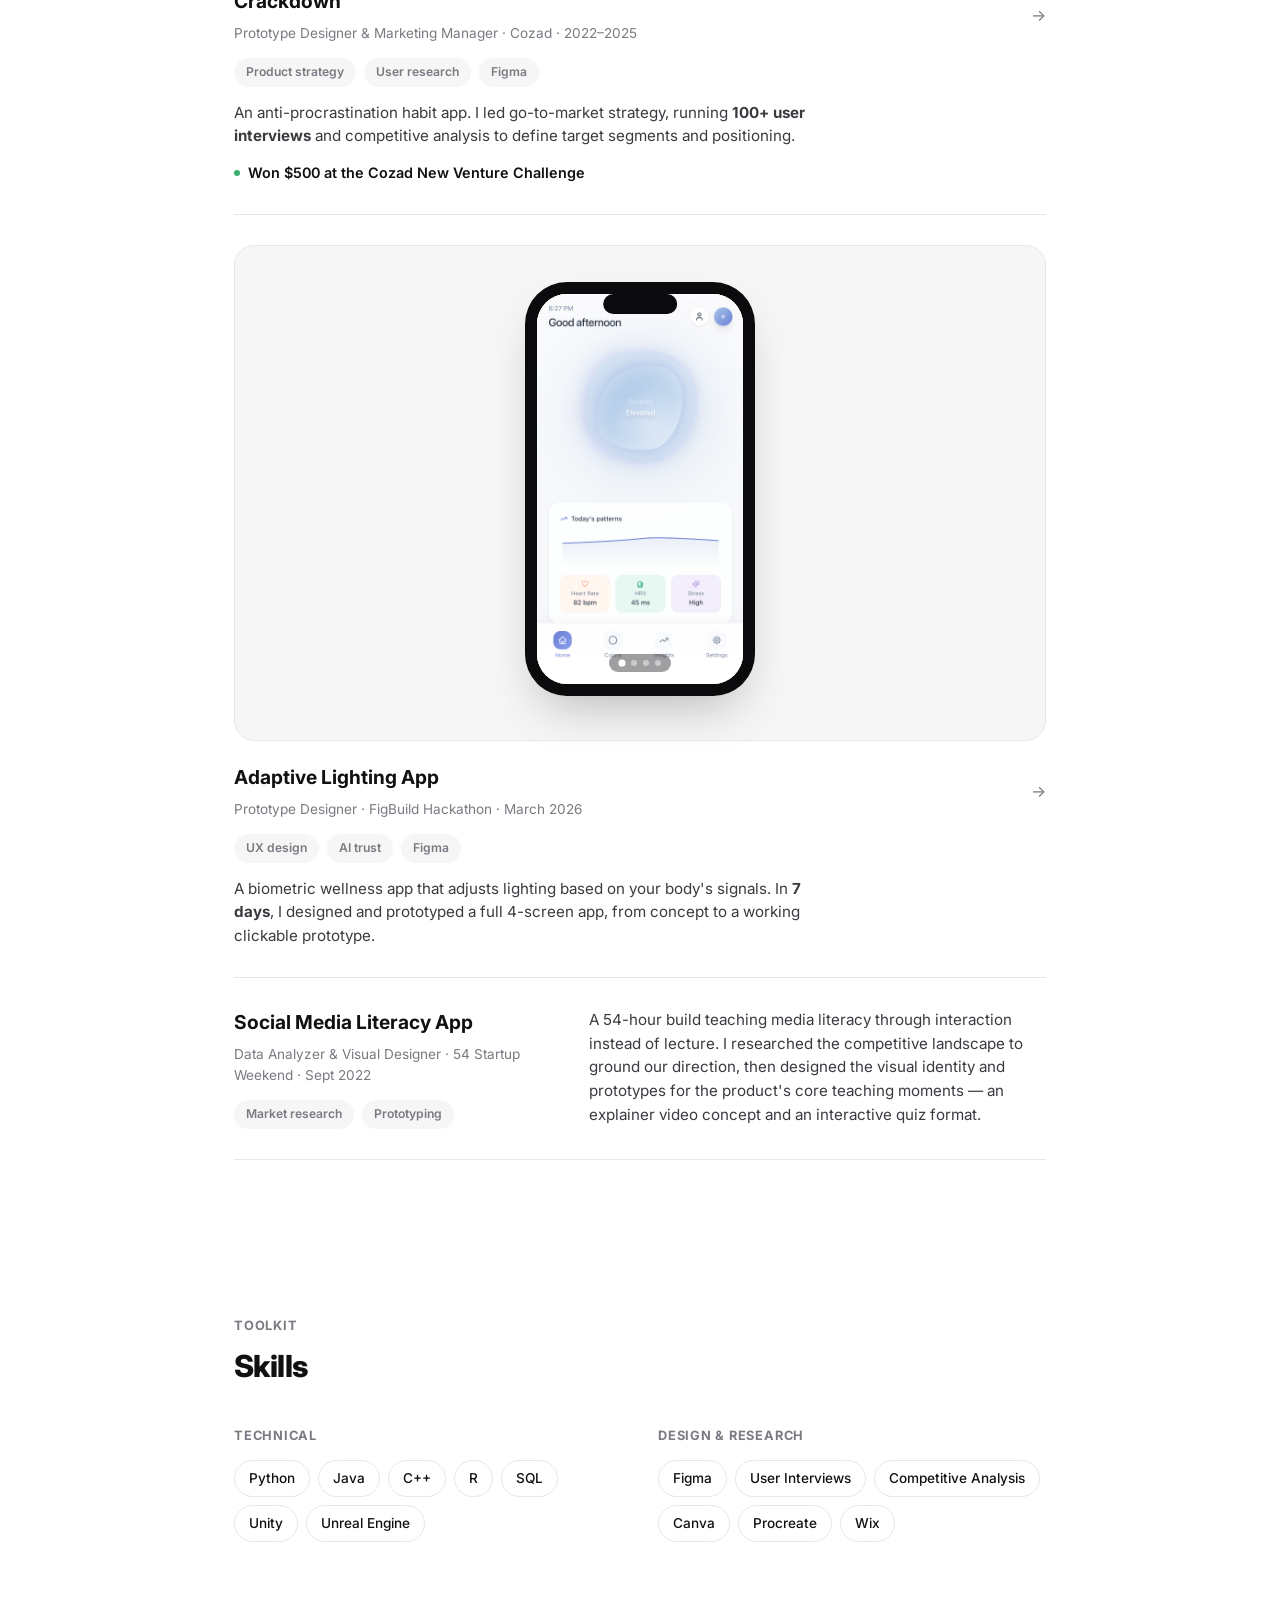
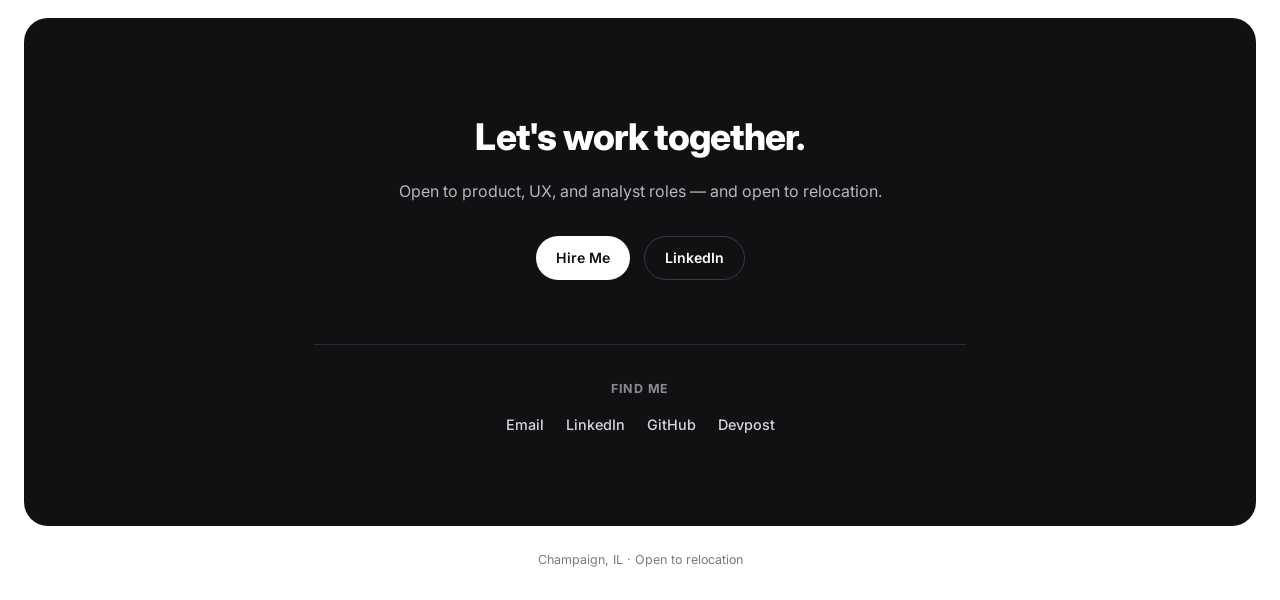
==== commit 6f76c783: "Make phone frame resize to fit each screen exactly; fix swipe blocked on touch Two real bugs, both n" ====
--- a/index.html
+++ b/index.html
@@ -6,7 +6,7 @@
 <title>Aimee Zhang — Product &amp; UX</title>
 <link rel="preconnect" href="https://fonts.googleapis.com">
 <link href="https://fonts.googleapis.com/css2?family=Inter:wght@400;500;600;700;800&display=swap" rel="stylesheet">
-<link rel="stylesheet" href="css/style.css">
+<link rel="stylesheet" href="css/style.css?v=3">
 </head>
 <body>
 
@@ -93,10 +93,10 @@
         <div class="phone-frame">
           <div class="phone-screen">
             <div class="phone-slides">
-              <div class="phone-slide fits"><img src="images/adaptive-lighting/home.png" alt="Adaptive Lighting App home screen showing biometric state"></div>
-              <div class="phone-slide fits"><img src="images/adaptive-lighting/color-selection.png" alt="Adaptive Lighting App color selection and analysis screen"></div>
-              <div class="phone-slide fits"><img src="images/adaptive-lighting/insights.png" alt="Adaptive Lighting App insights and color performance screen"></div>
-              <div class="phone-slide fits phone-slide--dark"><img src="images/adaptive-lighting/smart-room.png" alt="Adaptive Lighting App smart room device control screen"></div>
+              <div class="phone-slide"><img src="images/adaptive-lighting/home.png" alt="Adaptive Lighting App home screen showing biometric state"></div>
+              <div class="phone-slide"><img src="images/adaptive-lighting/color-selection.png" alt="Adaptive Lighting App color selection and analysis screen"></div>
+              <div class="phone-slide"><img src="images/adaptive-lighting/insights.png" alt="Adaptive Lighting App insights and color performance screen"></div>
+              <div class="phone-slide phone-slide--dark"><img src="images/adaptive-lighting/smart-room.png" alt="Adaptive Lighting App smart room device control screen"></div>
             </div>
             <div class="phone-dots">
               <span class="phone-dot active"></span>
@@ -181,6 +181,6 @@
 </footer>
 <div class="copyright">Champaign, IL · Open to relocation</div>
 
-<script src="js/phone-carousel.js"></script>
+<script src="js/phone-carousel.js?v=3"></script>
 </body>
 </html>
--- a/css/style.css
+++ b/css/style.css
@@ -157,6 +157,7 @@
   position:relative; width:100%; max-width:230px; margin:0 auto;
   aspect-ratio:1170/2532; background:#0B0B0D; border-radius:42px; padding:12px;
   box-shadow:0 24px 48px -16px rgba(17,17,20,0.28);
+  transition:height .25s ease;
 }
 .phone-frame--large{max-width:300px; border-radius:52px; padding:14px;}
 .phone-frame::before{
@@ -177,12 +178,10 @@
 .phone-slide{
   flex:0 0 100%; width:100%; height:100%; scroll-snap-align:start;
   overflow-y:auto; overscroll-behavior:contain; -webkit-overflow-scrolling:touch;
-  touch-action:pan-y; scrollbar-width:none; background:#fff;
+  scrollbar-width:none; background:#fff;
 }
 .phone-slide::-webkit-scrollbar{display:none;}
 .phone-slide img{width:100%; height:auto; display:block; pointer-events:none;}
-/* Screens shorter than the frame: center instead of leaving a blank gap below */
-.phone-slide.fits{display:flex; align-items:center; overflow-y:hidden;}
 .phone-slide--dark{background:#0B0B0D;}
 .phone-dots{
   position:absolute; bottom:12px; left:50%; transform:translateX(-50%); z-index:4;
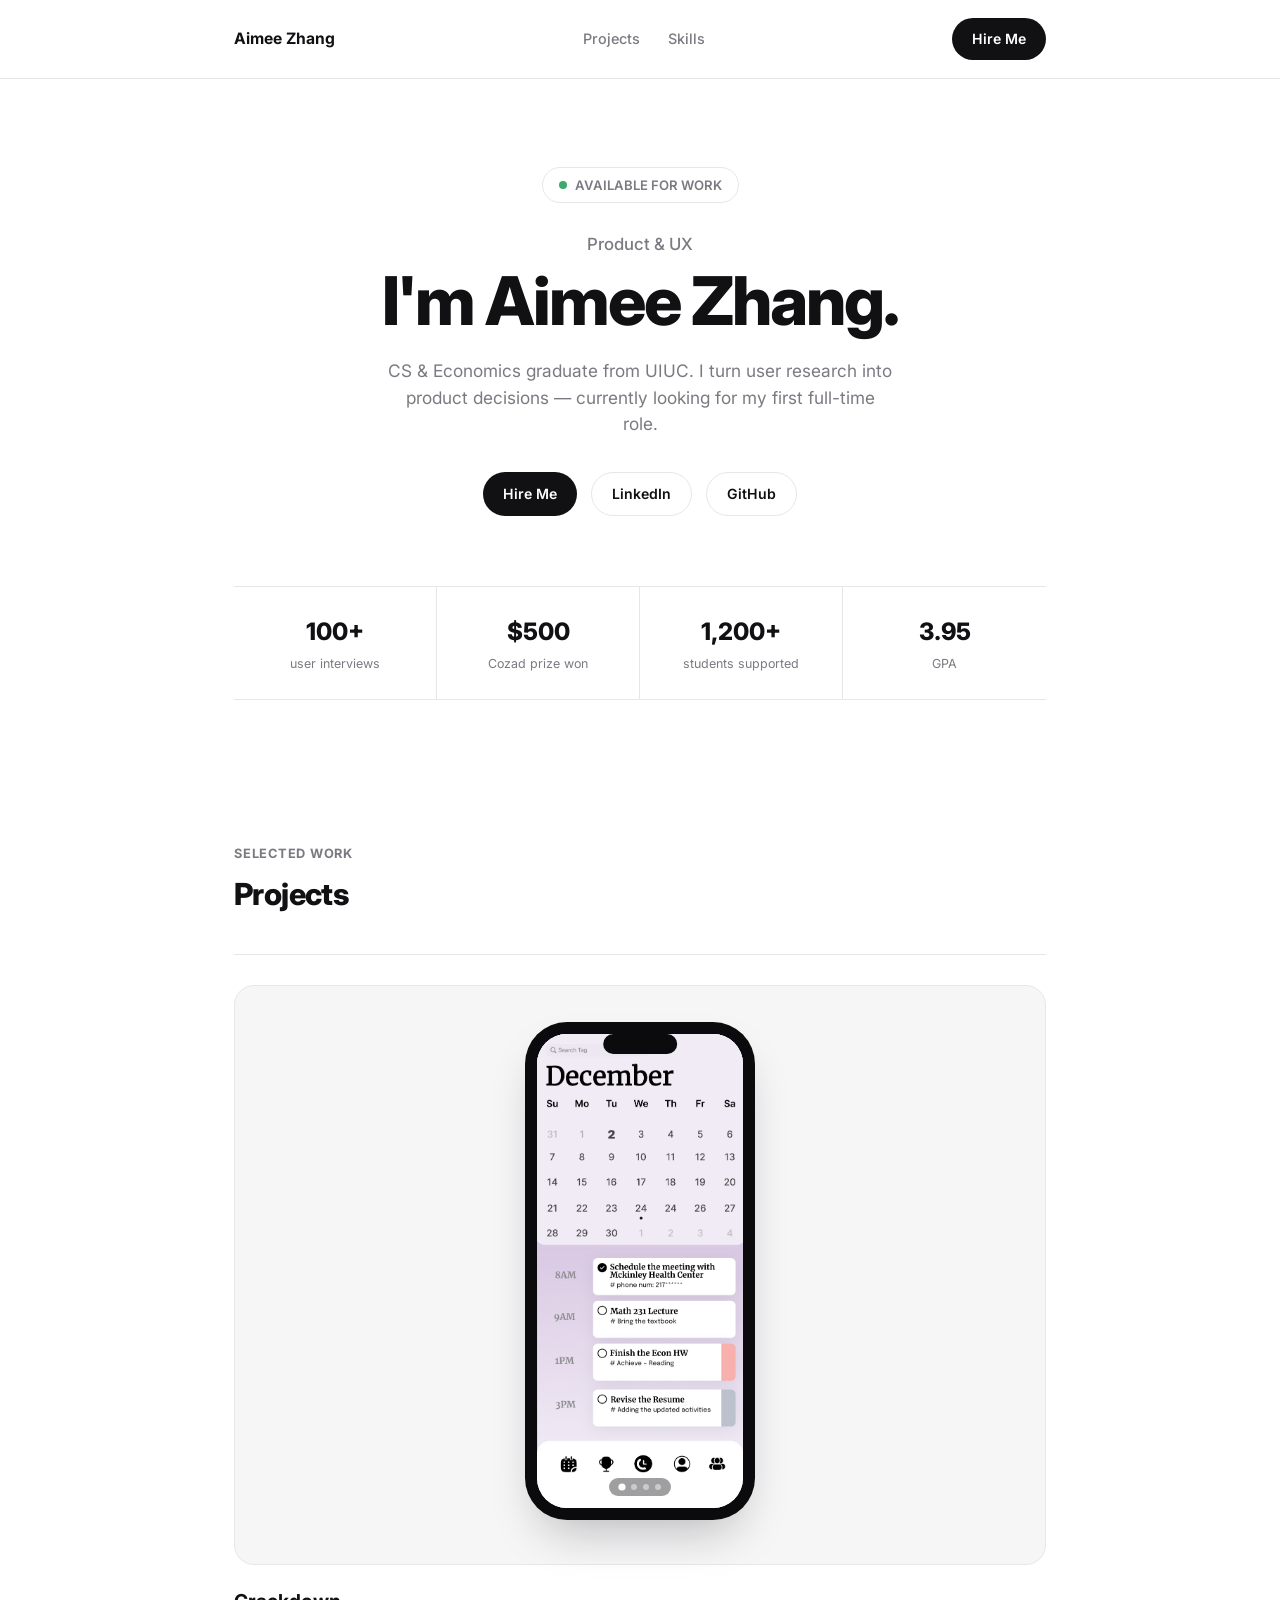
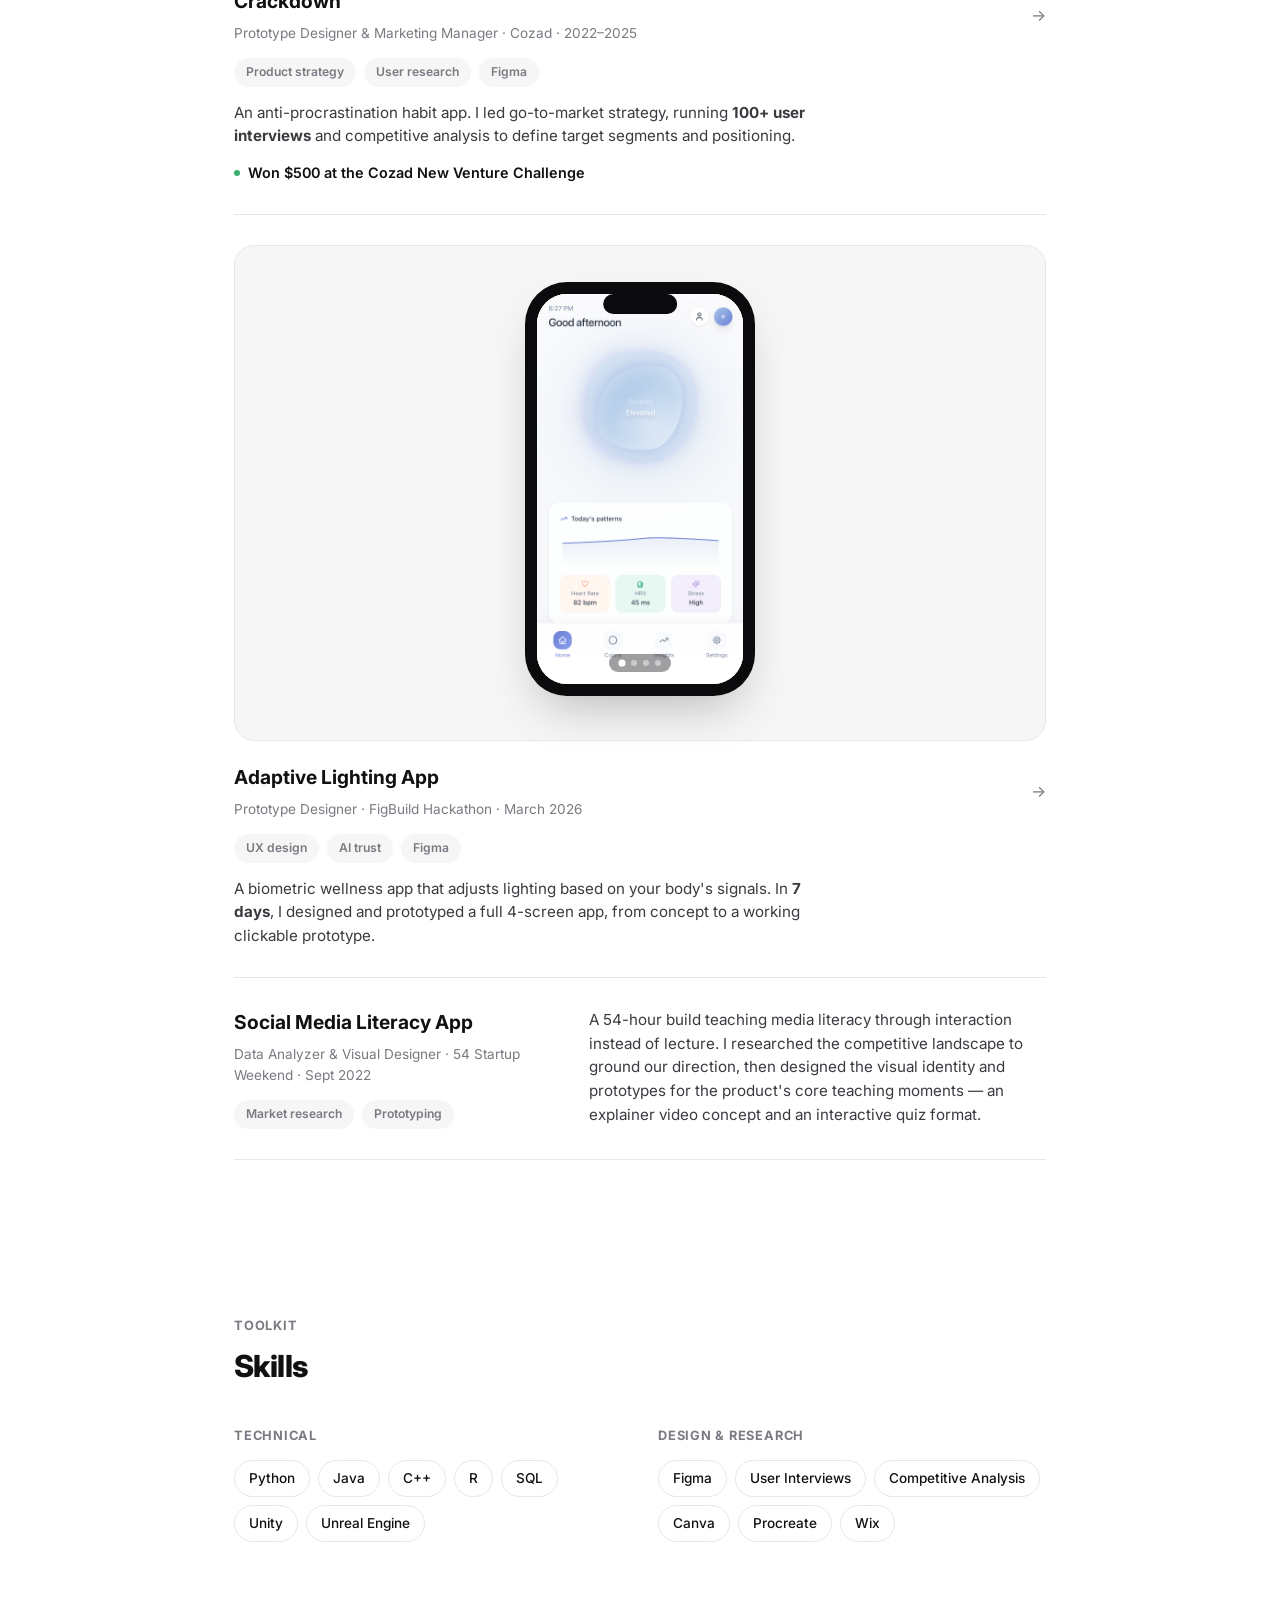
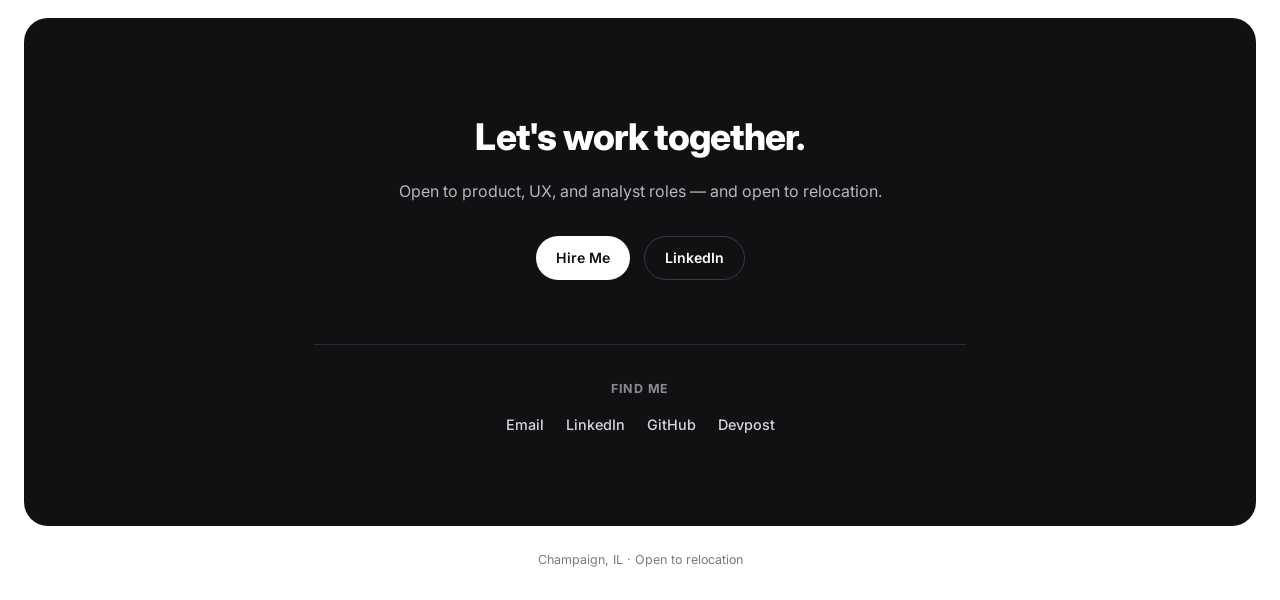
==== commit 1f7a301a: "Drop sign-in and create-account screens from Crackdown carousel Trims the swipeable preview to the a" ====
--- a/index.html
+++ b/index.html
@@ -60,13 +60,9 @@
               <div class="phone-slide"><img src="images/crackdown/new-todo.png" alt="Crackdown app new to-do creation screen"></div>
               <div class="phone-slide"><img src="images/crackdown/goal-board.png" alt="Crackdown app goal board overview"></div>
               <div class="phone-slide"><img src="images/crackdown/goal-detail.png" alt="Crackdown app individual goal detail screen"></div>
-              <div class="phone-slide"><img src="images/crackdown/sign-in.png" alt="Crackdown app sign in screen"></div>
-              <div class="phone-slide"><img src="images/crackdown/create-account.png" alt="Crackdown app create account screen"></div>
             </div>
             <div class="phone-dots">
               <span class="phone-dot active"></span>
-              <span class="phone-dot"></span>
-              <span class="phone-dot"></span>
               <span class="phone-dot"></span>
               <span class="phone-dot"></span>
               <span class="phone-dot"></span>
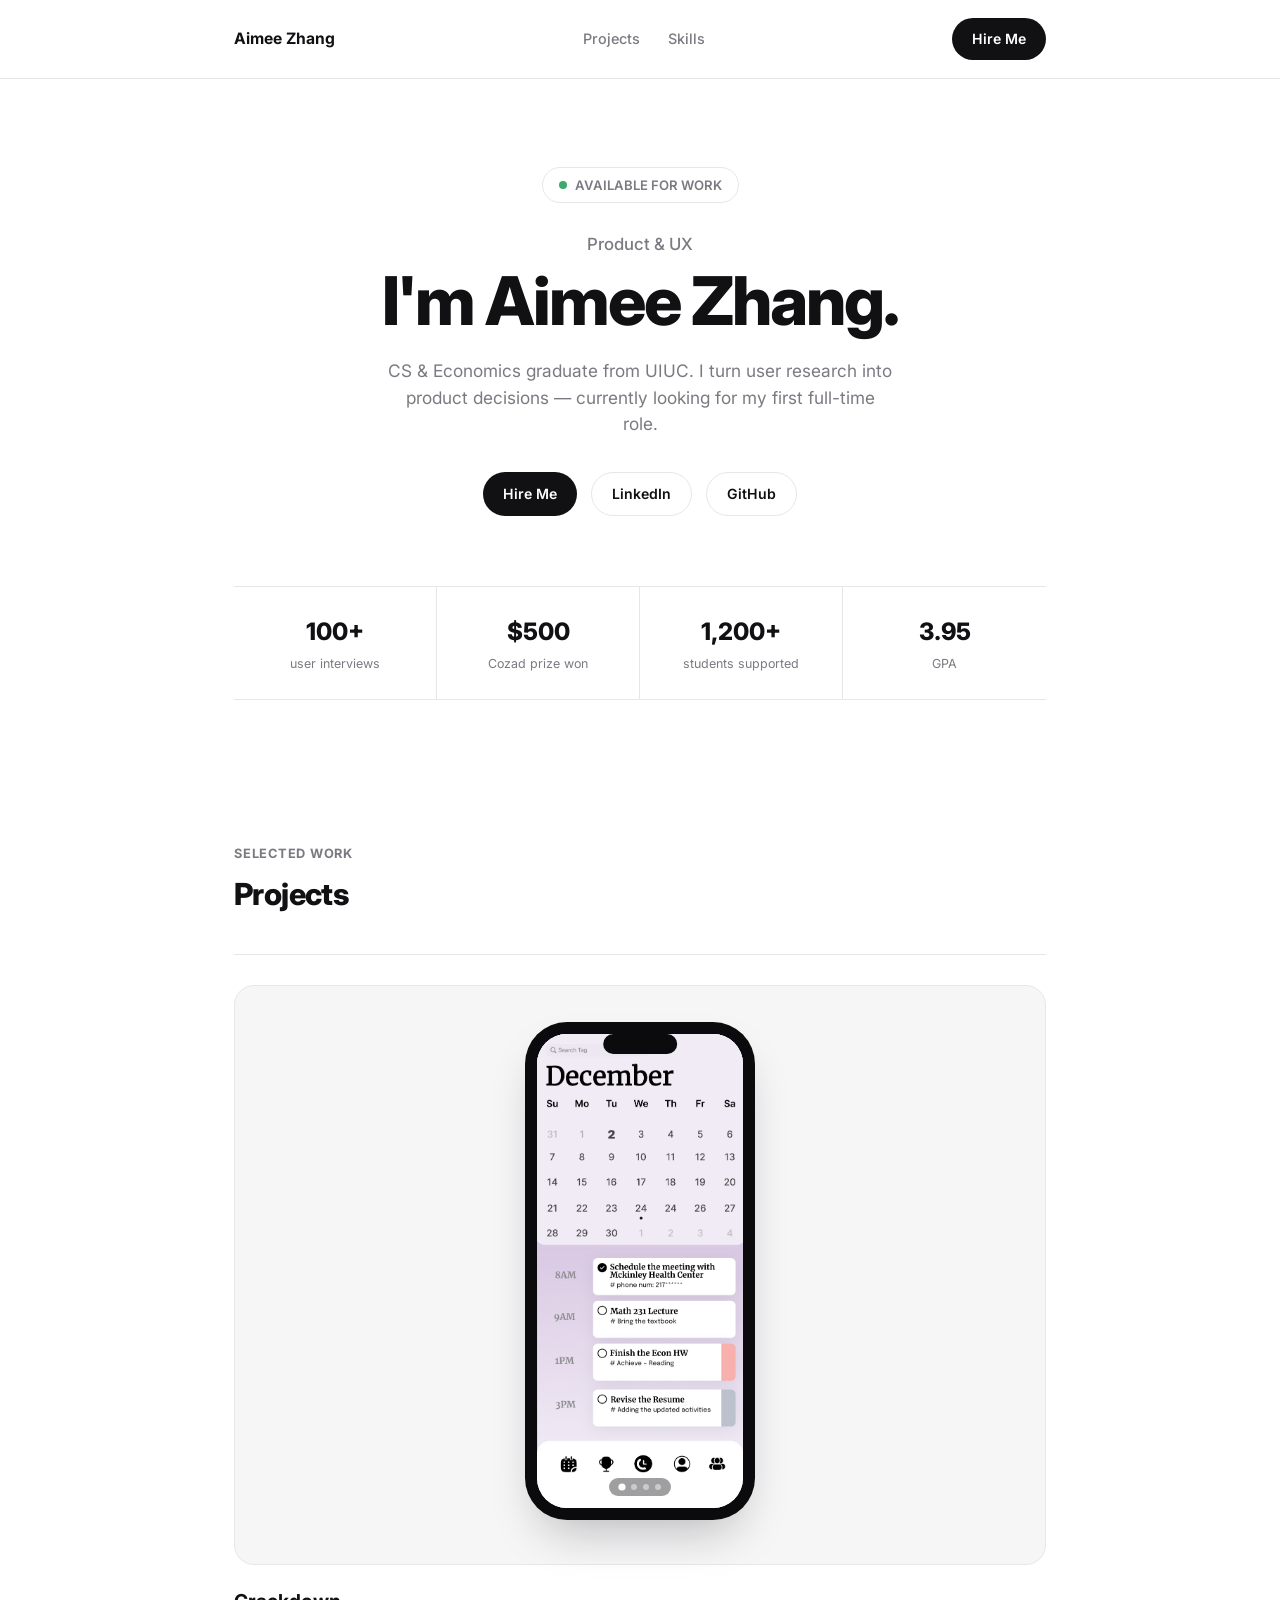
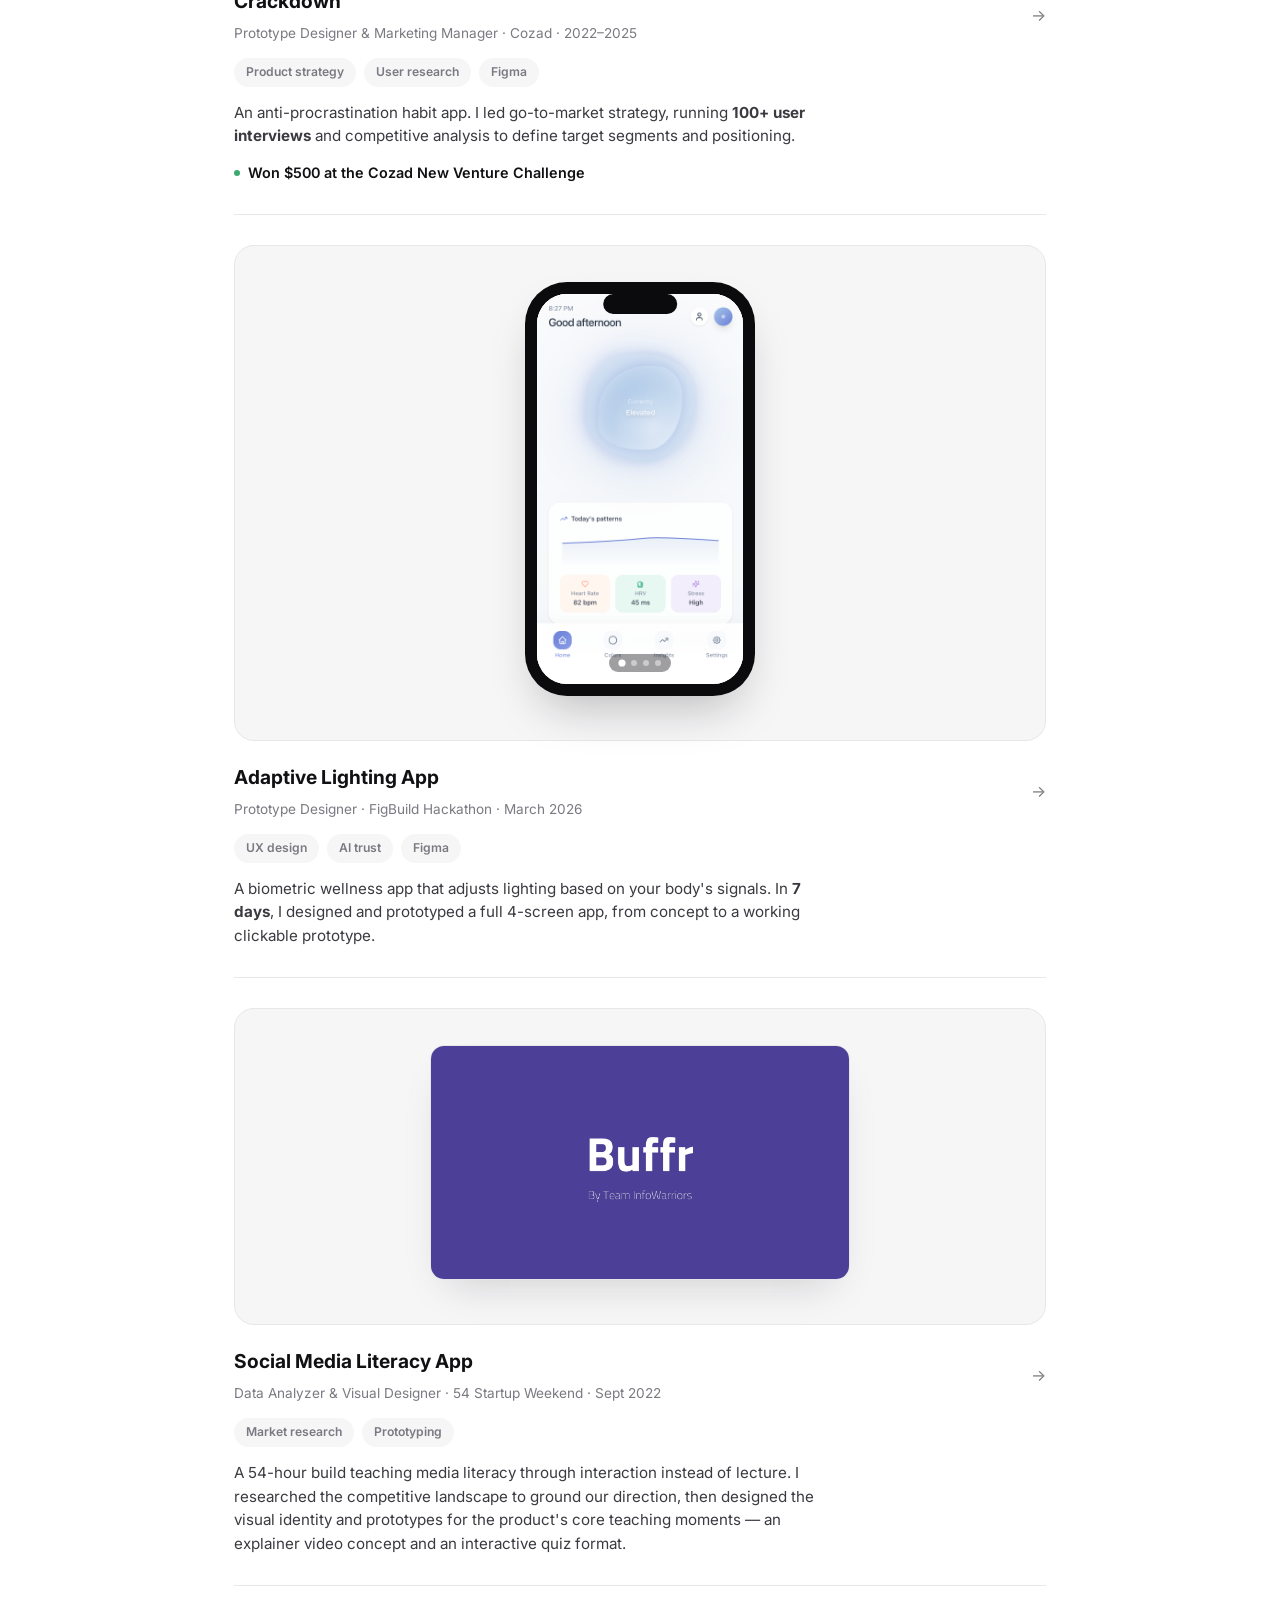
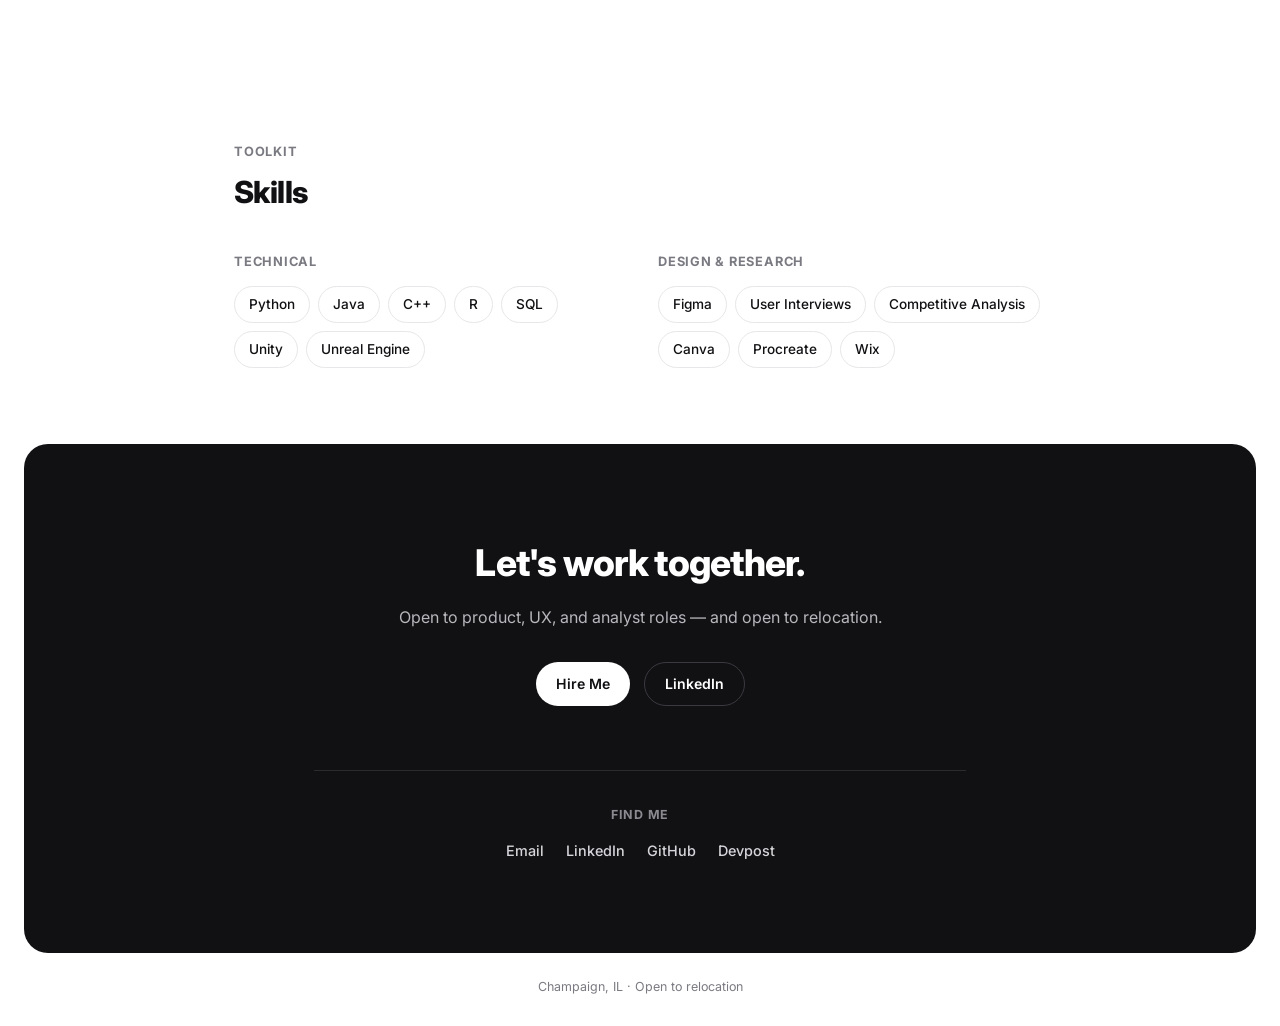
==== commit 2fd51abe: "Add Social Media Literacy App (Buffr) with pitch deck gallery Adds the third project's card + detail" ====
--- a/index.html
+++ b/index.html
@@ -6,7 +6,7 @@
 <title>Aimee Zhang — Product &amp; UX</title>
 <link rel="preconnect" href="https://fonts.googleapis.com">
 <link href="https://fonts.googleapis.com/css2?family=Inter:wght@400;500;600;700;800&display=swap" rel="stylesheet">
-<link rel="stylesheet" href="css/style.css?v=3">
+<link rel="stylesheet" href="css/style.css?v=4">
 </head>
 <body>
 
@@ -116,16 +116,39 @@
       </div>
     </a>
 
-    <div class="project">
-      <div class="project-head">
-        <div class="project-title">Social Media Literacy App</div>
-        <div class="project-meta">Data Analyzer &amp; Visual Designer · 54 Startup Weekend · Sept 2022</div>
+    <a class="project-card" href="projects/social-media-literacy.html">
+      <div class="project-card-image">
+        <div class="phone-frame phone-frame--deck">
+          <div class="phone-screen">
+            <div class="phone-slides">
+              <div class="phone-slide"><img src="images/social-media-literacy/title.jpg" alt="Buffr pitch deck title slide"></div>
+              <div class="phone-slide"><img src="images/social-media-literacy/the-problem.jpg" alt="Buffr pitch deck: this is a huge problem statistics slide"></div>
+              <div class="phone-slide"><img src="images/social-media-literacy/introducing-buffr.jpg" alt="Buffr pitch deck: introducing Buffr concept slide"></div>
+              <div class="phone-slide"><img src="images/social-media-literacy/choose-character.jpg" alt="Buffr app choose your character game screen"></div>
+              <div class="phone-slide"><img src="images/social-media-literacy/ad-choice-game.jpg" alt="Buffr app Instagram ad choice interactive game screen"></div>
+            </div>
+            <div class="phone-dots">
+              <span class="phone-dot active"></span>
+              <span class="phone-dot"></span>
+              <span class="phone-dot"></span>
+              <span class="phone-dot"></span>
+              <span class="phone-dot"></span>
+            </div>
+          </div>
+        </div>
+      </div>
+      <div class="project-card-body">
+        <div class="project-card-top">
+          <div>
+            <div class="project-title">Social Media Literacy App</div>
+            <div class="project-meta">Data Analyzer &amp; Visual Designer · 54 Startup Weekend · Sept 2022</div>
+          </div>
+          <span class="project-card-arrow">→</span>
+        </div>
         <div class="tags"><span class="tag">Market research</span><span class="tag">Prototyping</span></div>
-      </div>
-      <div class="project-body">
-        <p>A 54-hour build teaching media literacy through interaction instead of lecture. I researched the competitive landscape to ground our direction, then designed the visual identity and prototypes for the product's core teaching moments — an explainer video concept and an interactive quiz format.</p>
-      </div>
-    </div>
+        <p class="project-card-excerpt">A 54-hour build teaching media literacy through interaction instead of lecture. I researched the competitive landscape to ground our direction, then designed the visual identity and prototypes for the product's core teaching moments — an explainer video concept and an interactive quiz format.</p>
+      </div>
+    </a>
   </div>
 </section>
 
@@ -177,6 +200,6 @@
 </footer>
 <div class="copyright">Champaign, IL · Open to relocation</div>
 
-<script src="js/phone-carousel.js?v=3"></script>
+<script src="js/phone-carousel.js?v=4"></script>
 </body>
 </html>
--- a/css/style.css
+++ b/css/style.css
@@ -204,6 +204,22 @@
 .phone-arrow--next{right:-18px;}
 .phone-arrow[disabled]{opacity:0; pointer-events:none;}
 
+/* Widescreen slide-deck variant of the carousel (reuses the same JS/markup) */
+.phone-frame--deck{
+  max-width:420px; aspect-ratio:16/9; background:#fff; border-radius:14px; padding:0;
+  border:1px solid var(--line); box-shadow:0 20px 40px -18px rgba(17,17,20,0.18);
+}
+.phone-frame--deck.phone-frame--large{max-width:640px; border-radius:16px;}
+.phone-frame--deck::before{display:none;}
+.phone-frame--deck .phone-screen{border-radius:13px;}
+.phone-frame--deck.phone-frame--large .phone-screen{border-radius:15px;}
+.phone-frame--deck .phone-dots{
+  position:absolute; bottom:-30px; left:50%; background:transparent; padding:0;
+}
+.phone-frame--deck .phone-dot{background:var(--line);}
+.phone-frame--deck .phone-dot.active{background:var(--ink);}
+.phone-frame--deck .phone-arrow{width:32px; height:32px;}
+
 .article{padding:64px 0; max-width:680px; margin:0 auto;}
 .article h3{font-size:1.3rem; font-weight:800; letter-spacing:-0.01em; margin:40px 0 14px;}
 .article h3:first-child{margin-top:0;}
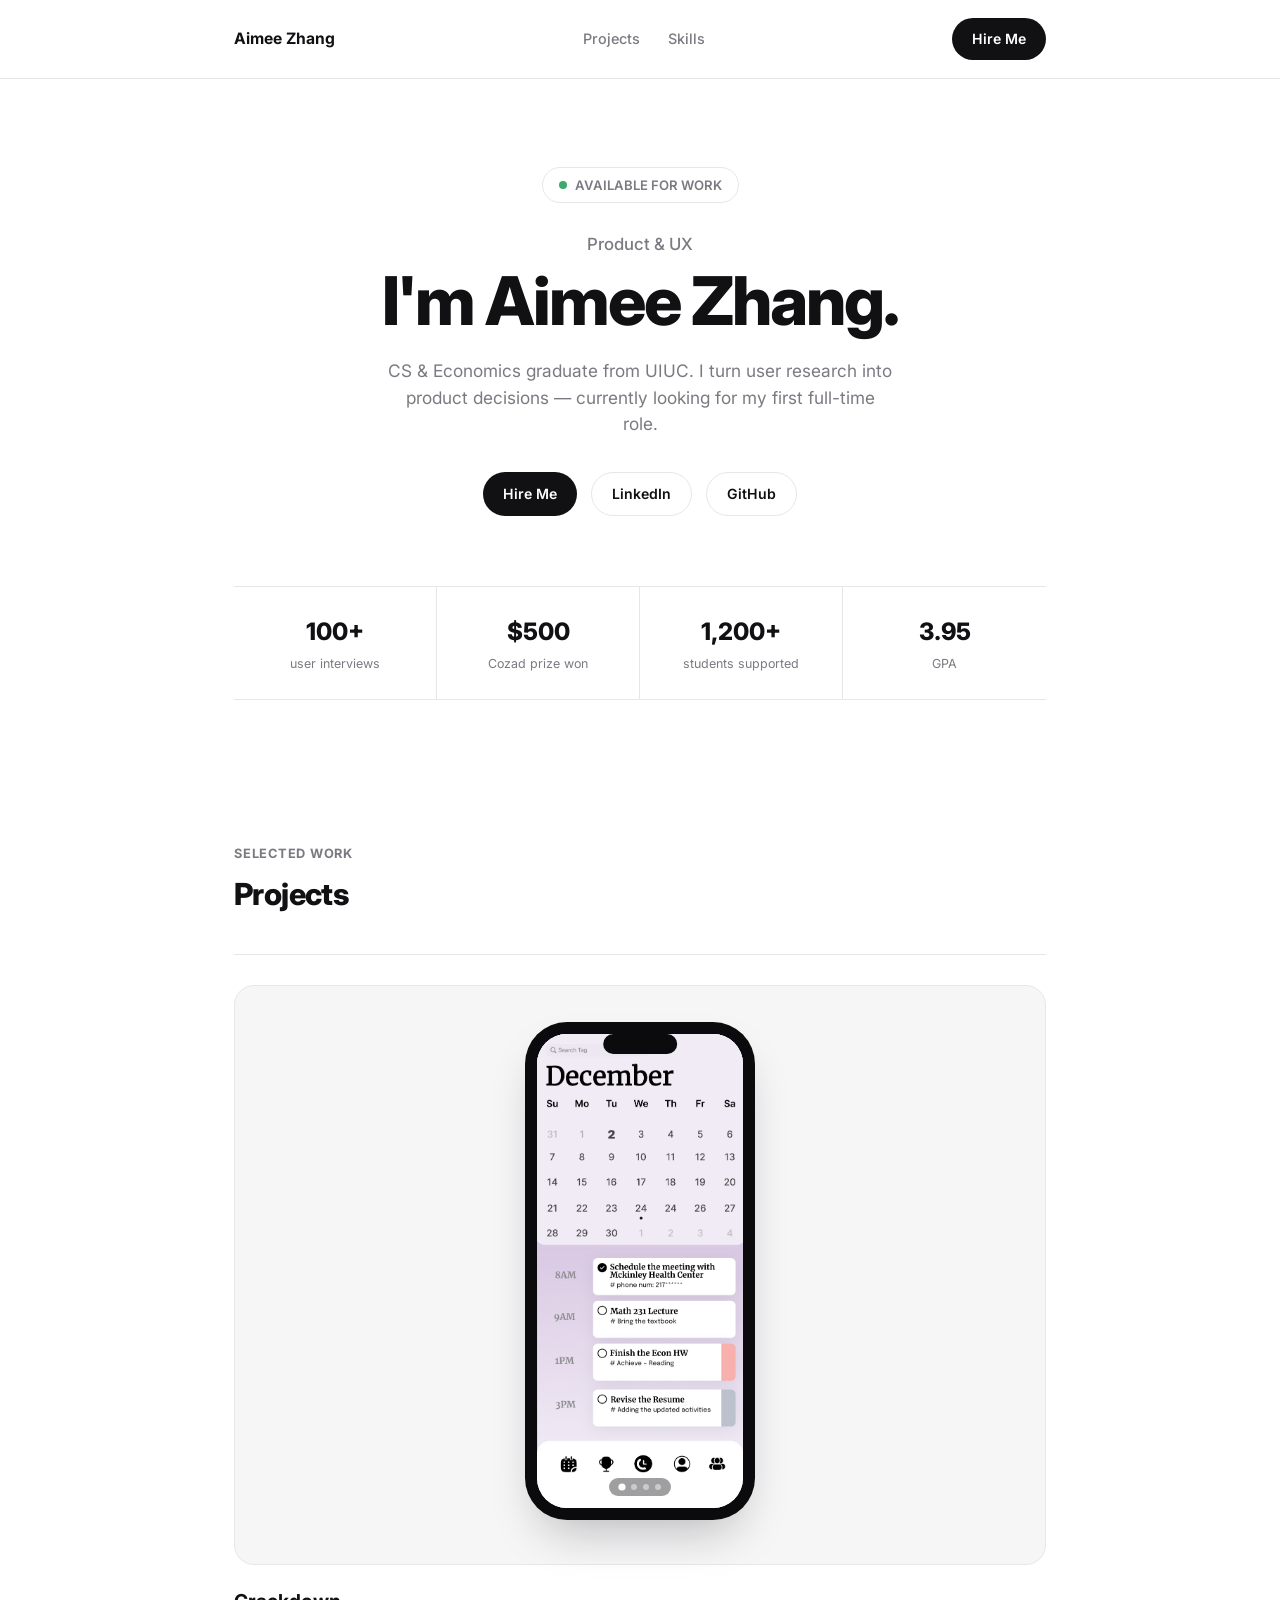
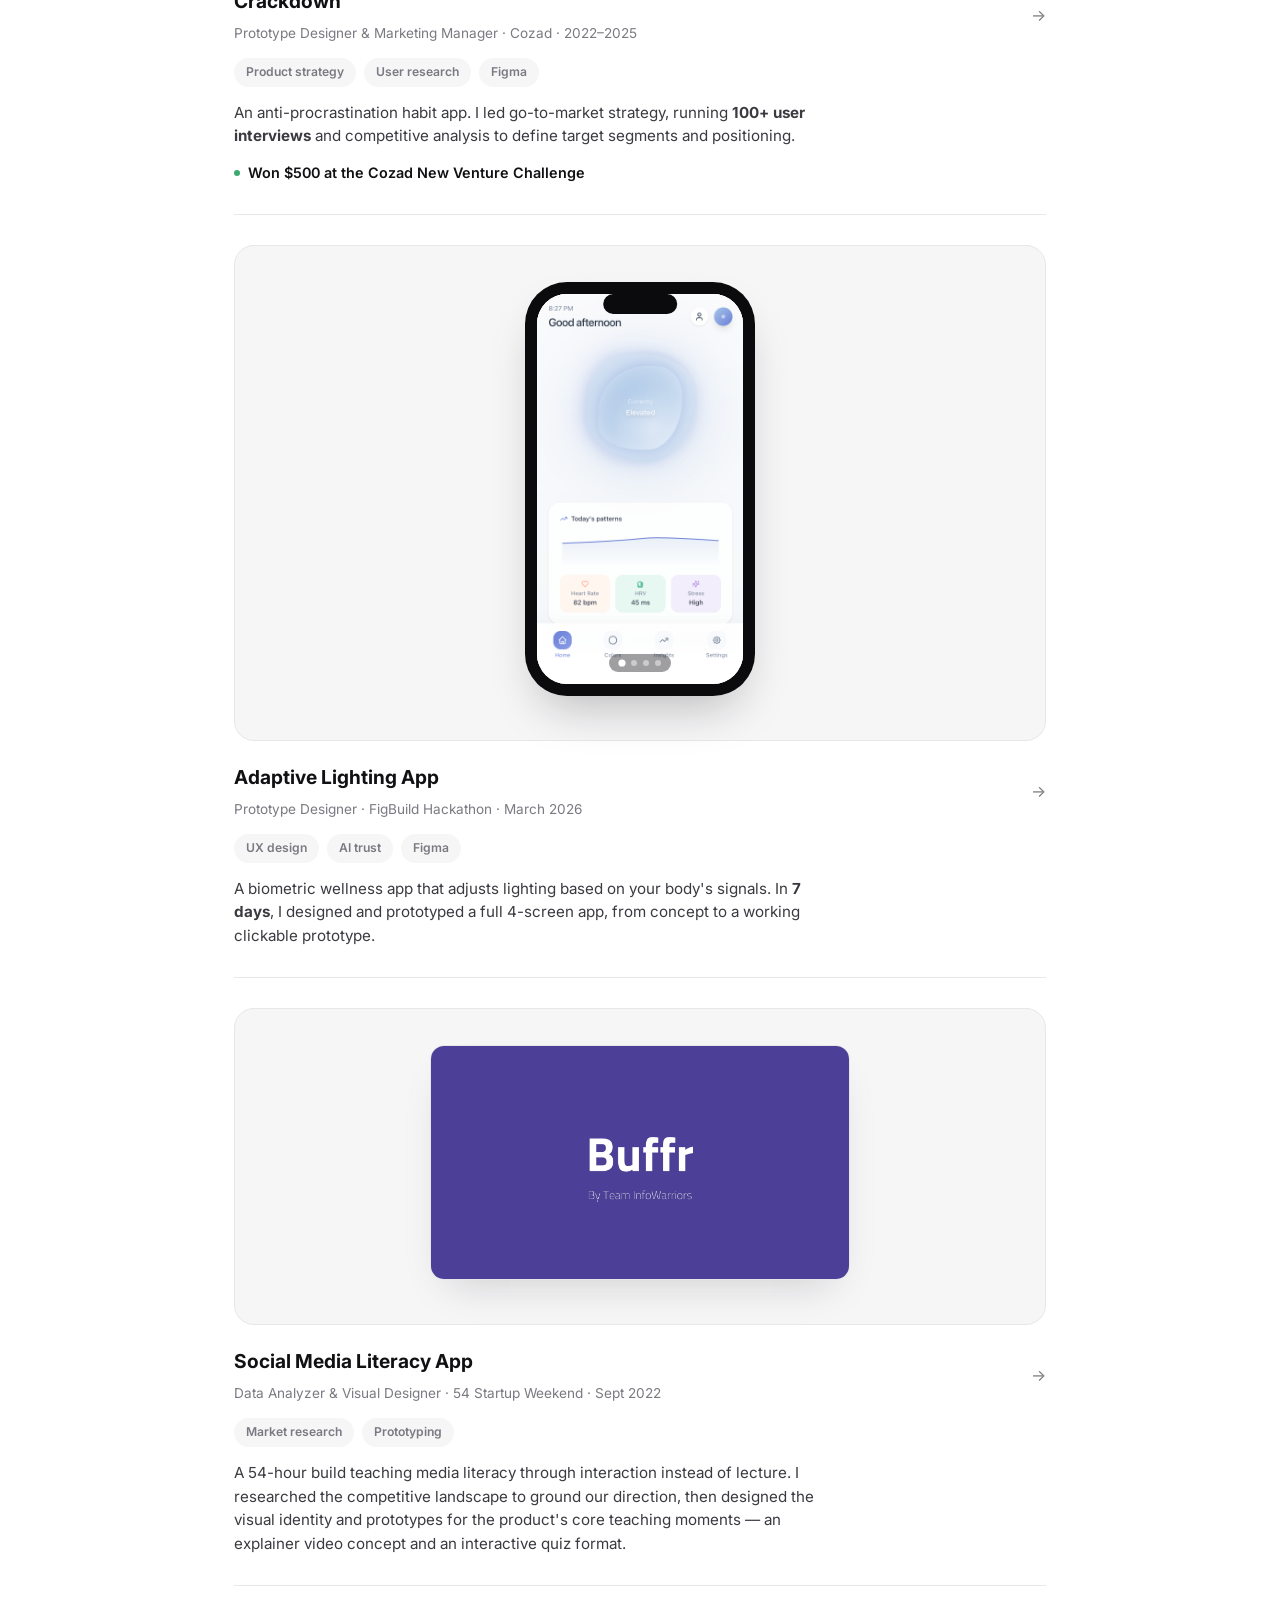
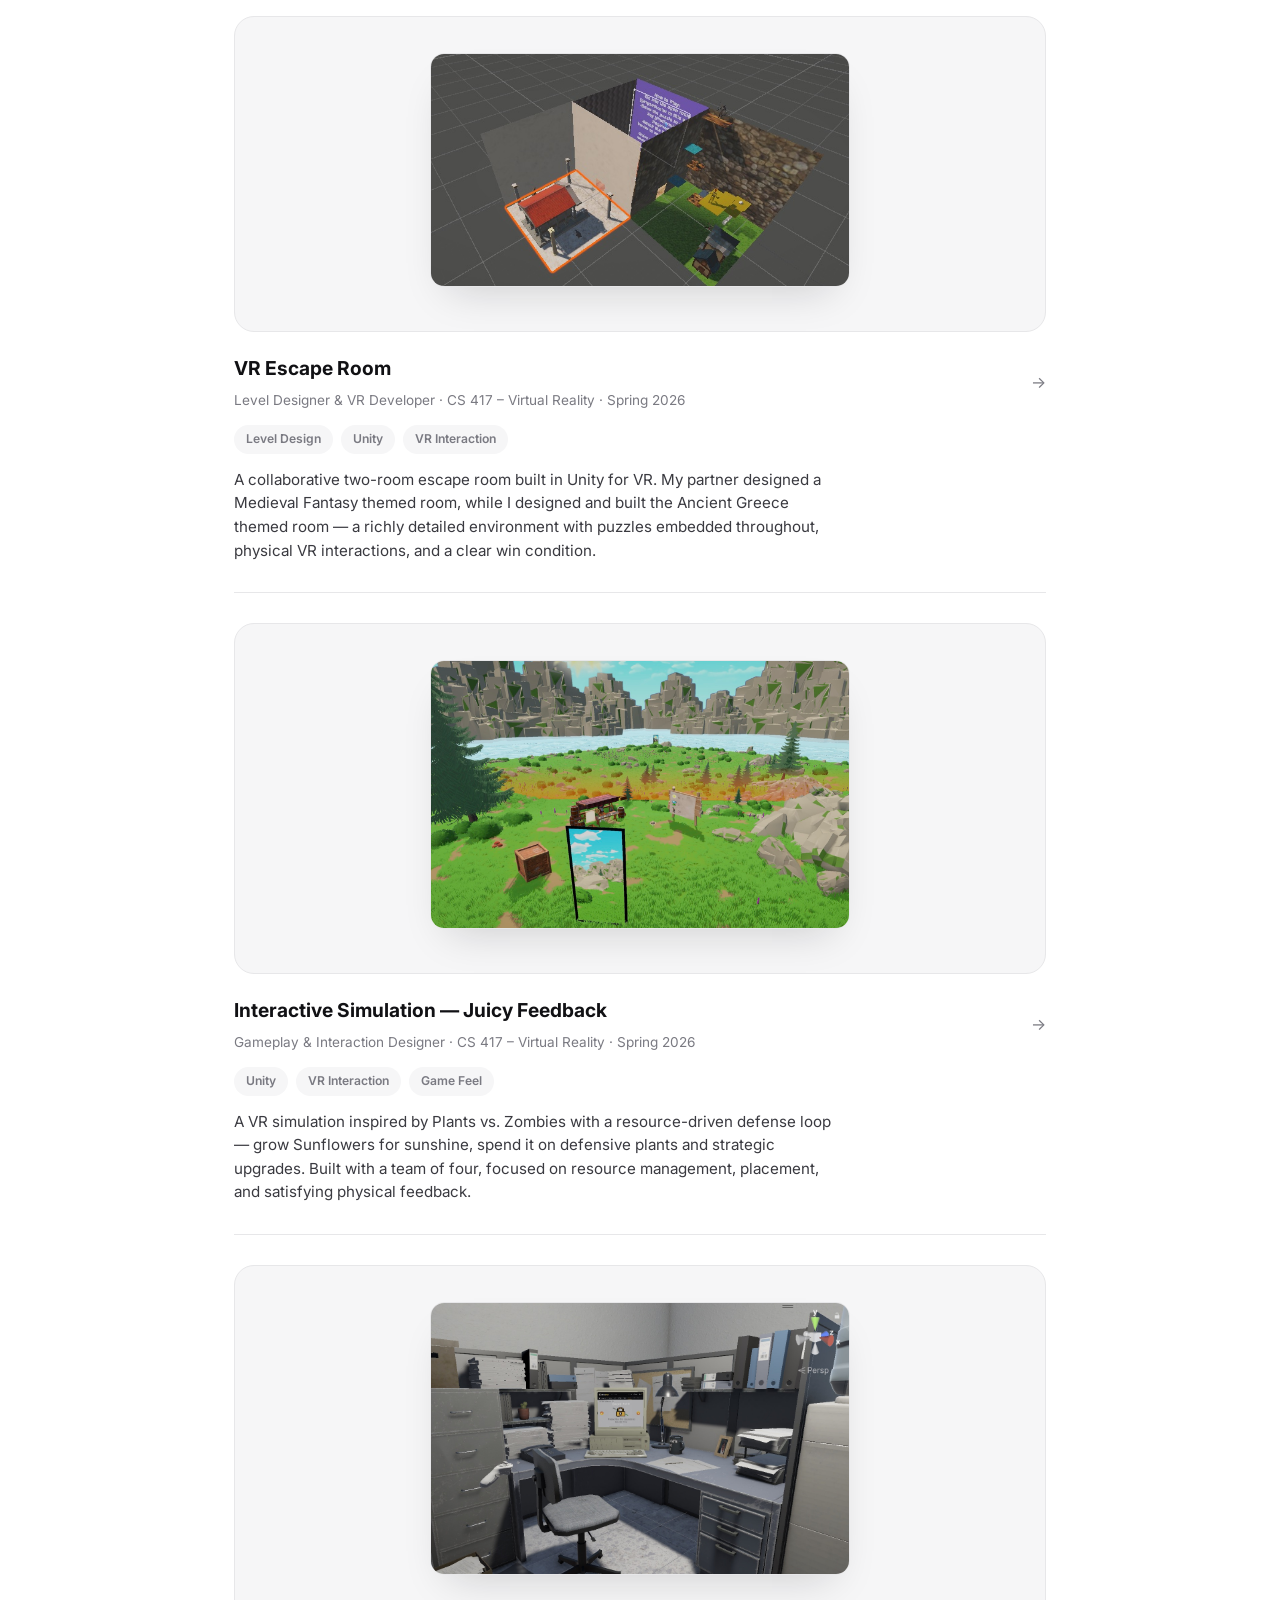
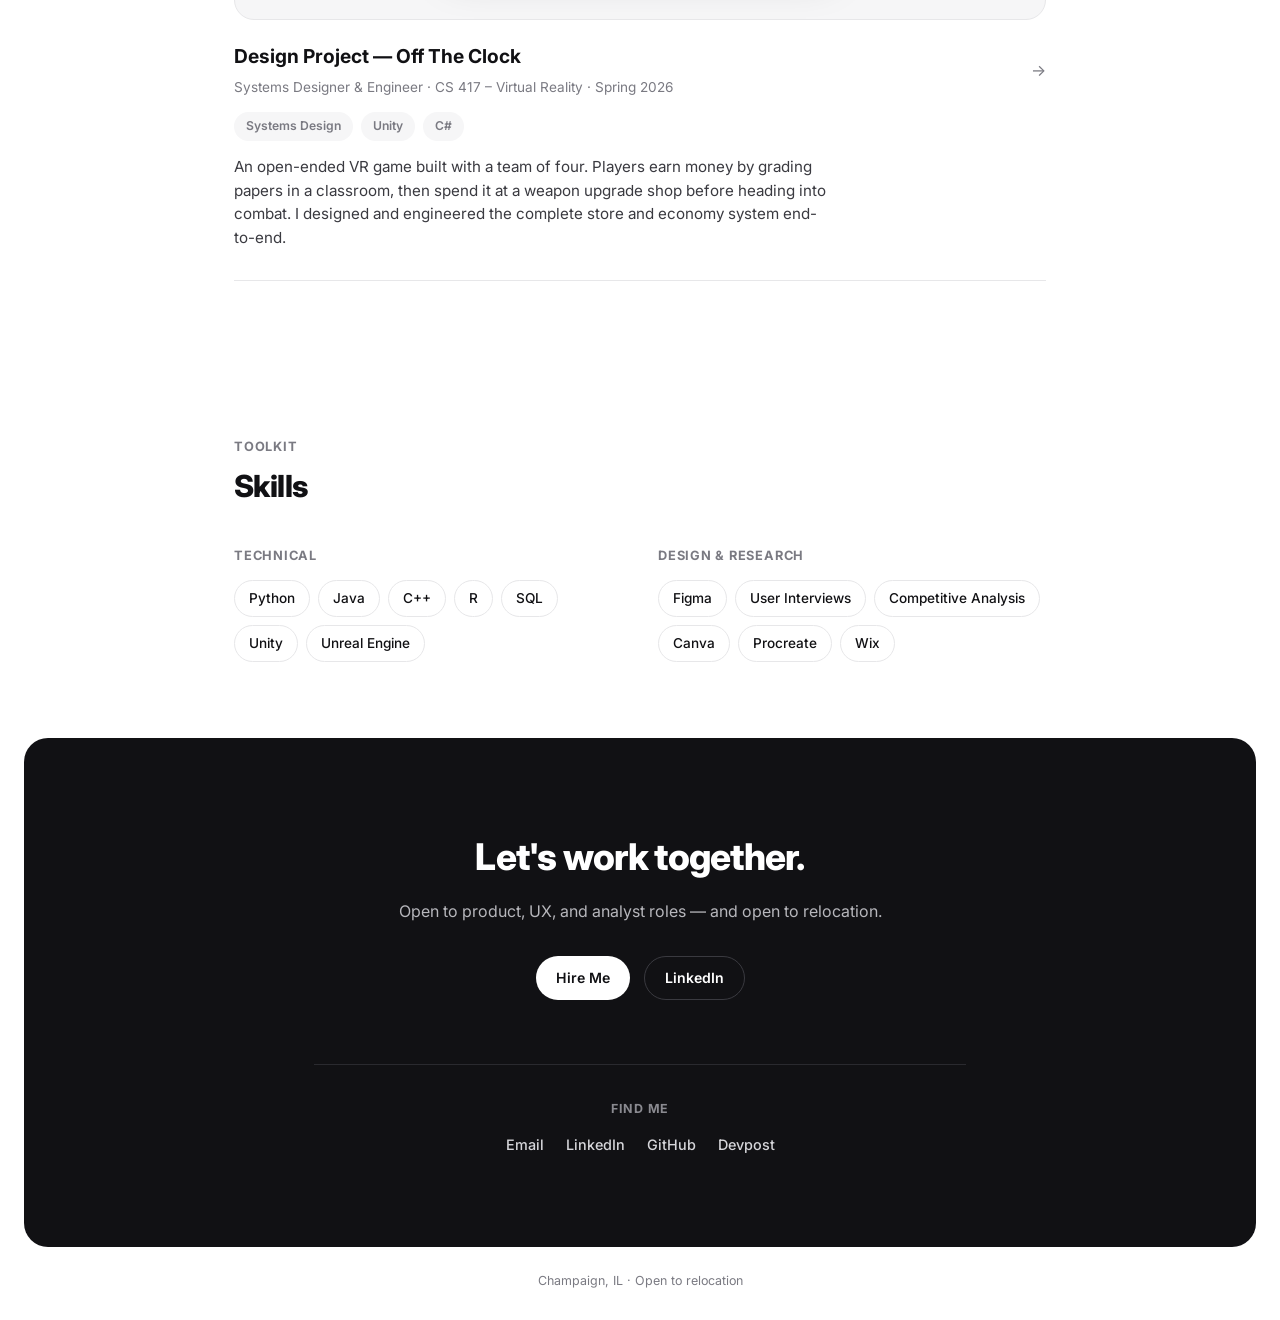
==== commit c4900abb: "Add 3 VR projects from CS 417 (Escape Room, Juicy Feedback, Off The Clock) Pulled content and previe" ====
--- a/index.html
+++ b/index.html
@@ -149,6 +149,75 @@
         <p class="project-card-excerpt">A 54-hour build teaching media literacy through interaction instead of lecture. I researched the competitive landscape to ground our direction, then designed the visual identity and prototypes for the product's core teaching moments — an explainer video concept and an interactive quiz format.</p>
       </div>
     </a>
+
+    <a class="project-card" href="projects/vr-escape-room.html">
+      <div class="project-card-image">
+        <div class="phone-frame phone-frame--deck">
+          <div class="phone-screen">
+            <div class="phone-slides">
+              <div class="phone-slide"><img src="images/vr-escape-room/preview.jpg" alt="Two-room Unity VR escape room, Ancient Greece and Medieval Fantasy themed"></div>
+            </div>
+          </div>
+        </div>
+      </div>
+      <div class="project-card-body">
+        <div class="project-card-top">
+          <div>
+            <div class="project-title">VR Escape Room</div>
+            <div class="project-meta">Level Designer &amp; VR Developer · CS 417 – Virtual Reality · Spring 2026</div>
+          </div>
+          <span class="project-card-arrow">→</span>
+        </div>
+        <div class="tags"><span class="tag">Level Design</span><span class="tag">Unity</span><span class="tag">VR Interaction</span></div>
+        <p class="project-card-excerpt">A collaborative two-room escape room built in Unity for VR. My partner designed a Medieval Fantasy themed room, while I designed and built the Ancient Greece themed room — a richly detailed environment with puzzles embedded throughout, physical VR interactions, and a clear win condition.</p>
+      </div>
+    </a>
+
+    <a class="project-card" href="projects/vr-juicy-feedback.html">
+      <div class="project-card-image">
+        <div class="phone-frame phone-frame--deck">
+          <div class="phone-screen">
+            <div class="phone-slides">
+              <div class="phone-slide"><img src="images/vr-juicy-feedback/preview.jpg" alt="VR interactive simulation inspired by Plants vs Zombies, resource-driven defense loop"></div>
+            </div>
+          </div>
+        </div>
+      </div>
+      <div class="project-card-body">
+        <div class="project-card-top">
+          <div>
+            <div class="project-title">Interactive Simulation — Juicy Feedback</div>
+            <div class="project-meta">Gameplay &amp; Interaction Designer · CS 417 – Virtual Reality · Spring 2026</div>
+          </div>
+          <span class="project-card-arrow">→</span>
+        </div>
+        <div class="tags"><span class="tag">Unity</span><span class="tag">VR Interaction</span><span class="tag">Game Feel</span></div>
+        <p class="project-card-excerpt">A VR simulation inspired by Plants vs. Zombies with a resource-driven defense loop — grow Sunflowers for sunshine, spend it on defensive plants and strategic upgrades. Built with a team of four, focused on resource management, placement, and satisfying physical feedback.</p>
+      </div>
+    </a>
+
+    <a class="project-card" href="projects/vr-off-the-clock.html">
+      <div class="project-card-image">
+        <div class="phone-frame phone-frame--deck">
+          <div class="phone-screen">
+            <div class="phone-slides">
+              <div class="phone-slide"><img src="images/vr-off-the-clock/preview.jpg" alt="Off The Clock VR game, office cubicle environment where players earn money grading papers"></div>
+            </div>
+          </div>
+        </div>
+      </div>
+      <div class="project-card-body">
+        <div class="project-card-top">
+          <div>
+            <div class="project-title">Design Project — Off The Clock</div>
+            <div class="project-meta">Systems Designer &amp; Engineer · CS 417 – Virtual Reality · Spring 2026</div>
+          </div>
+          <span class="project-card-arrow">→</span>
+        </div>
+        <div class="tags"><span class="tag">Systems Design</span><span class="tag">Unity</span><span class="tag">C#</span></div>
+        <p class="project-card-excerpt">An open-ended VR game built with a team of four. Players earn money by grading papers in a classroom, then spend it at a weapon upgrade shop before heading into combat. I designed and engineered the complete store and economy system end-to-end.</p>
+      </div>
+    </a>
   </div>
 </section>
 
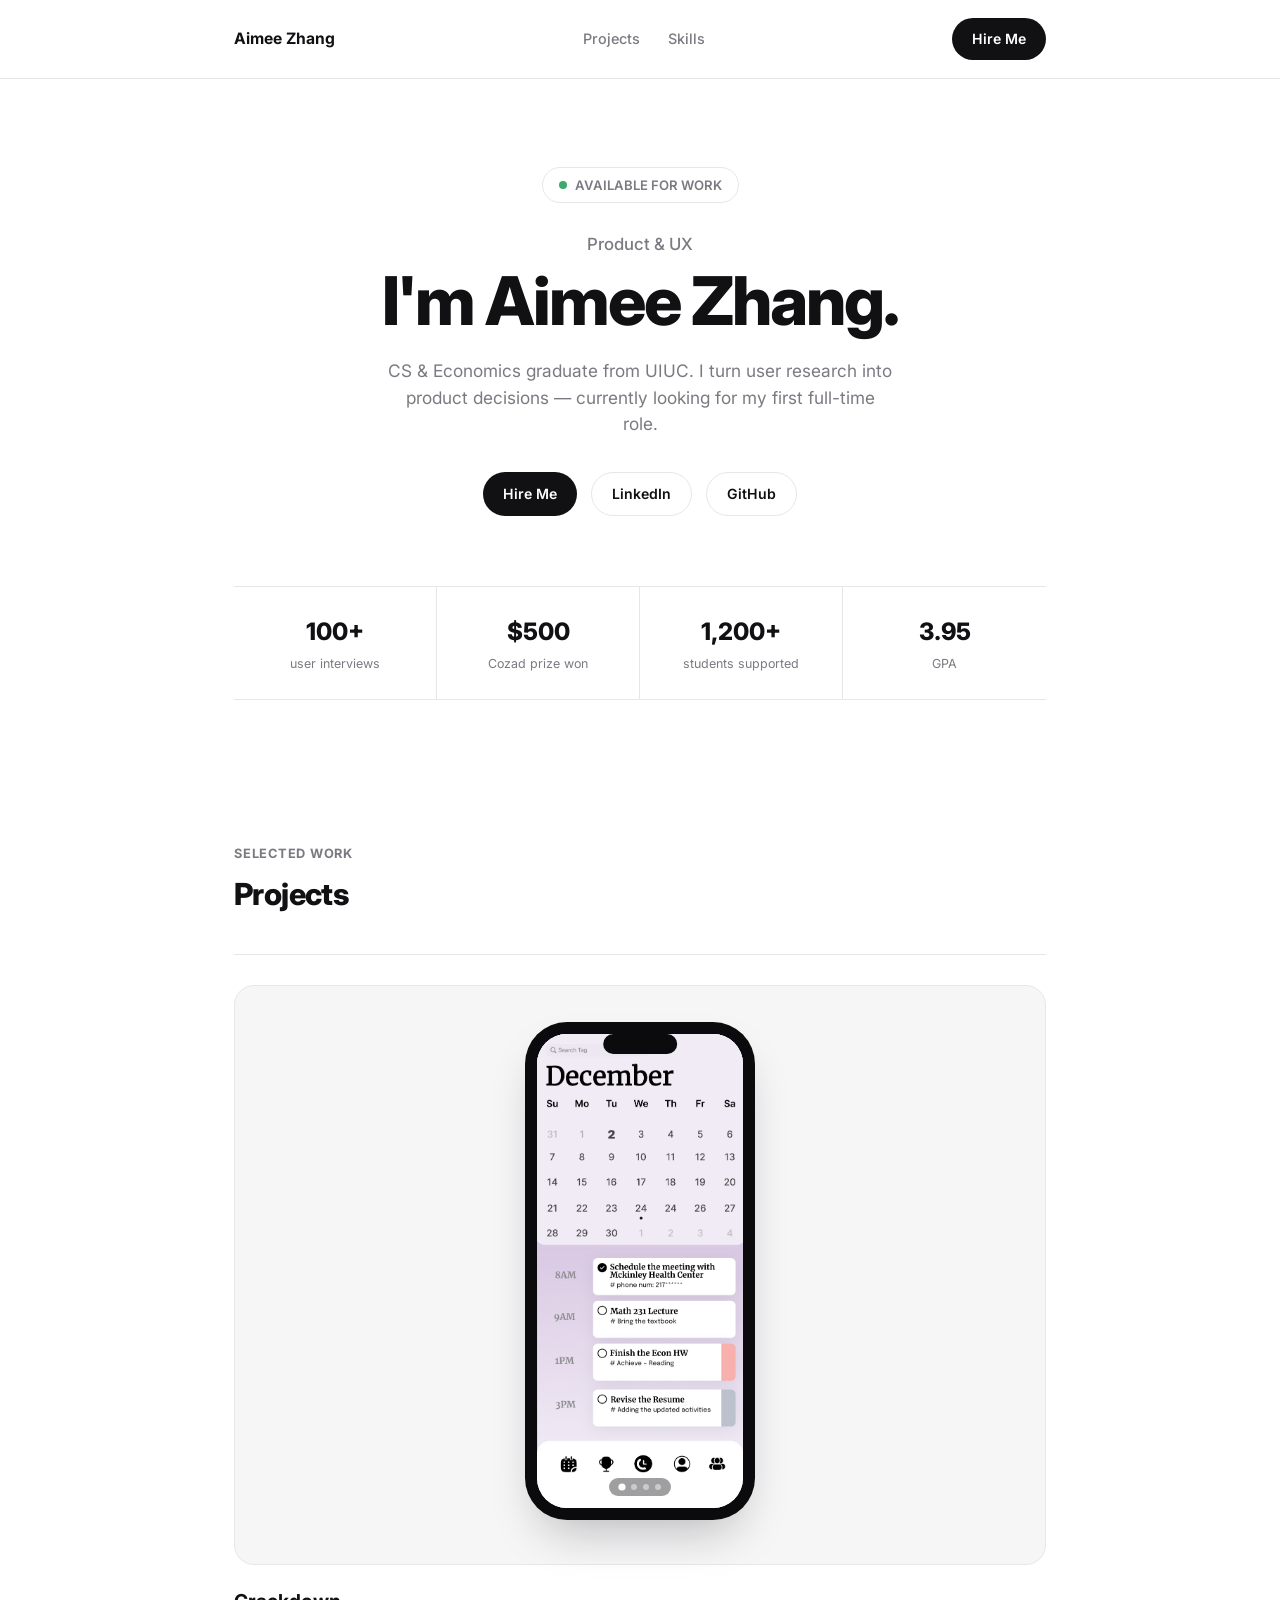
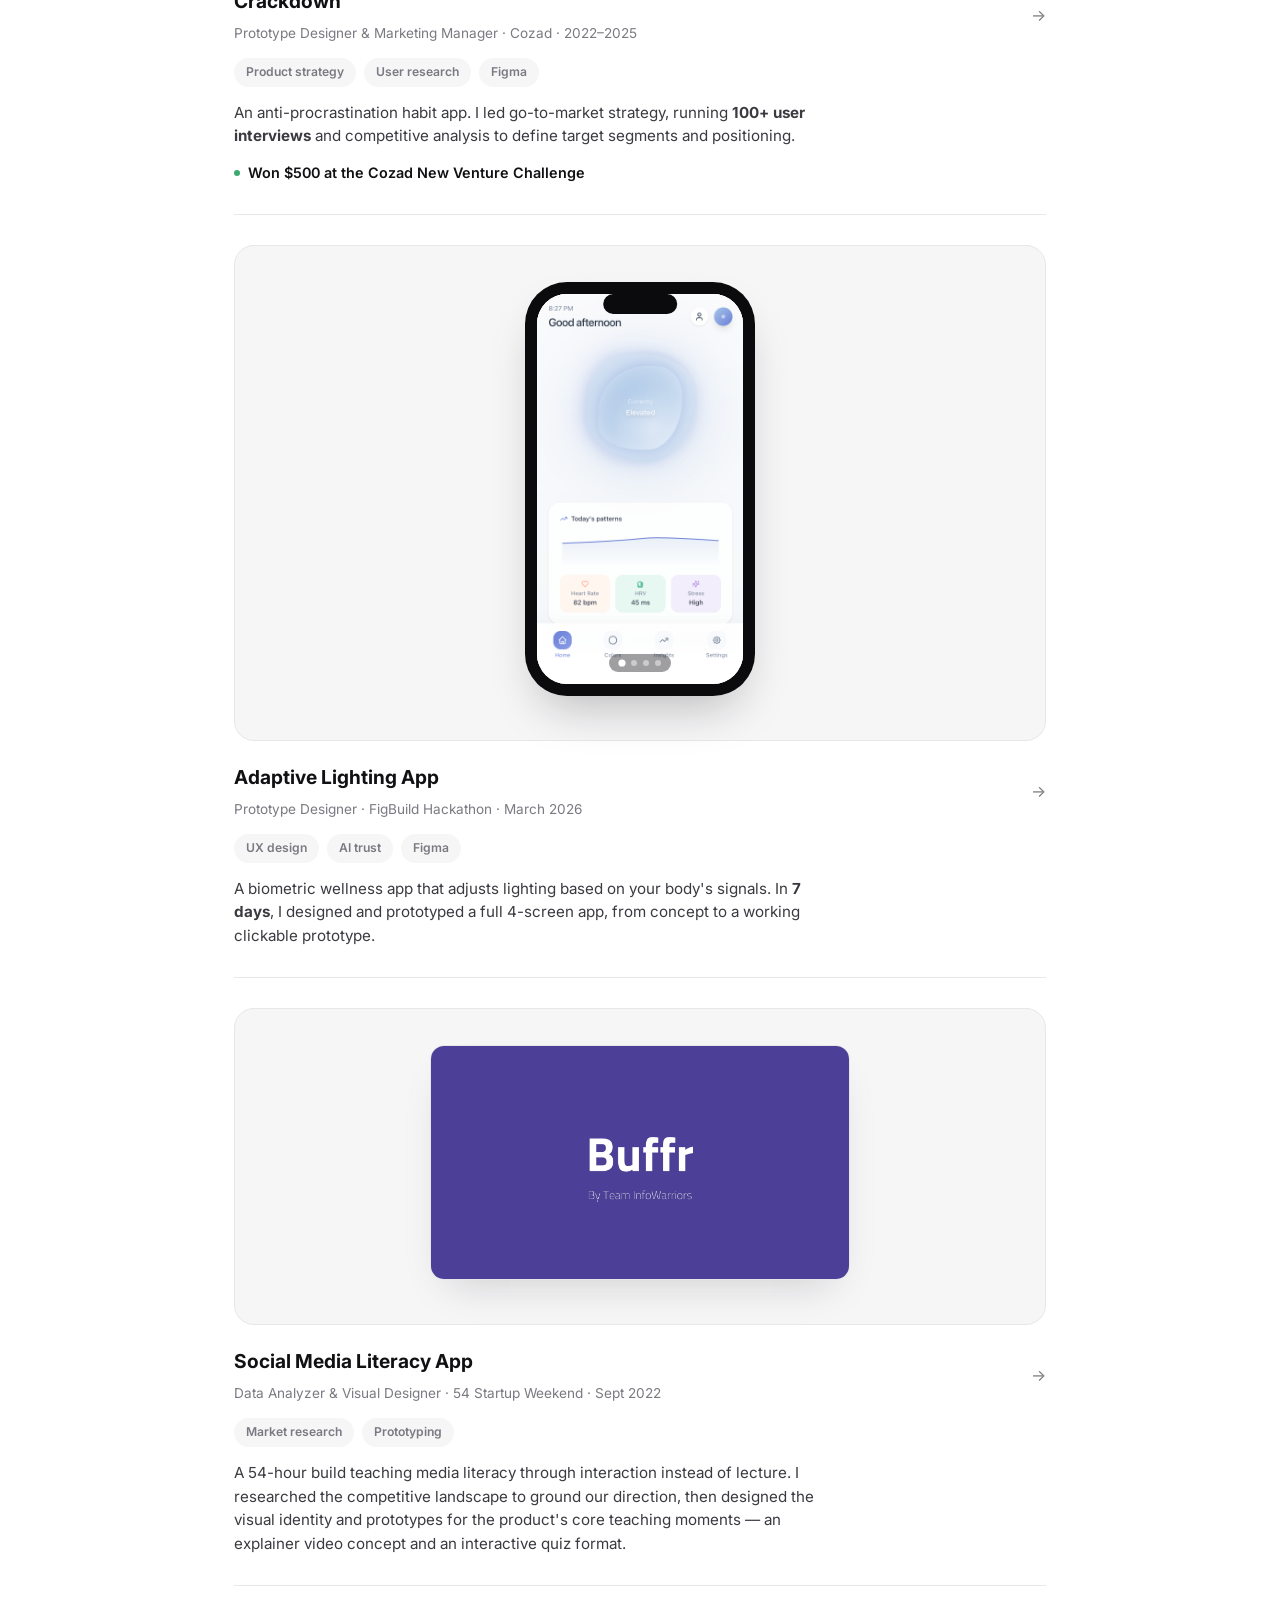
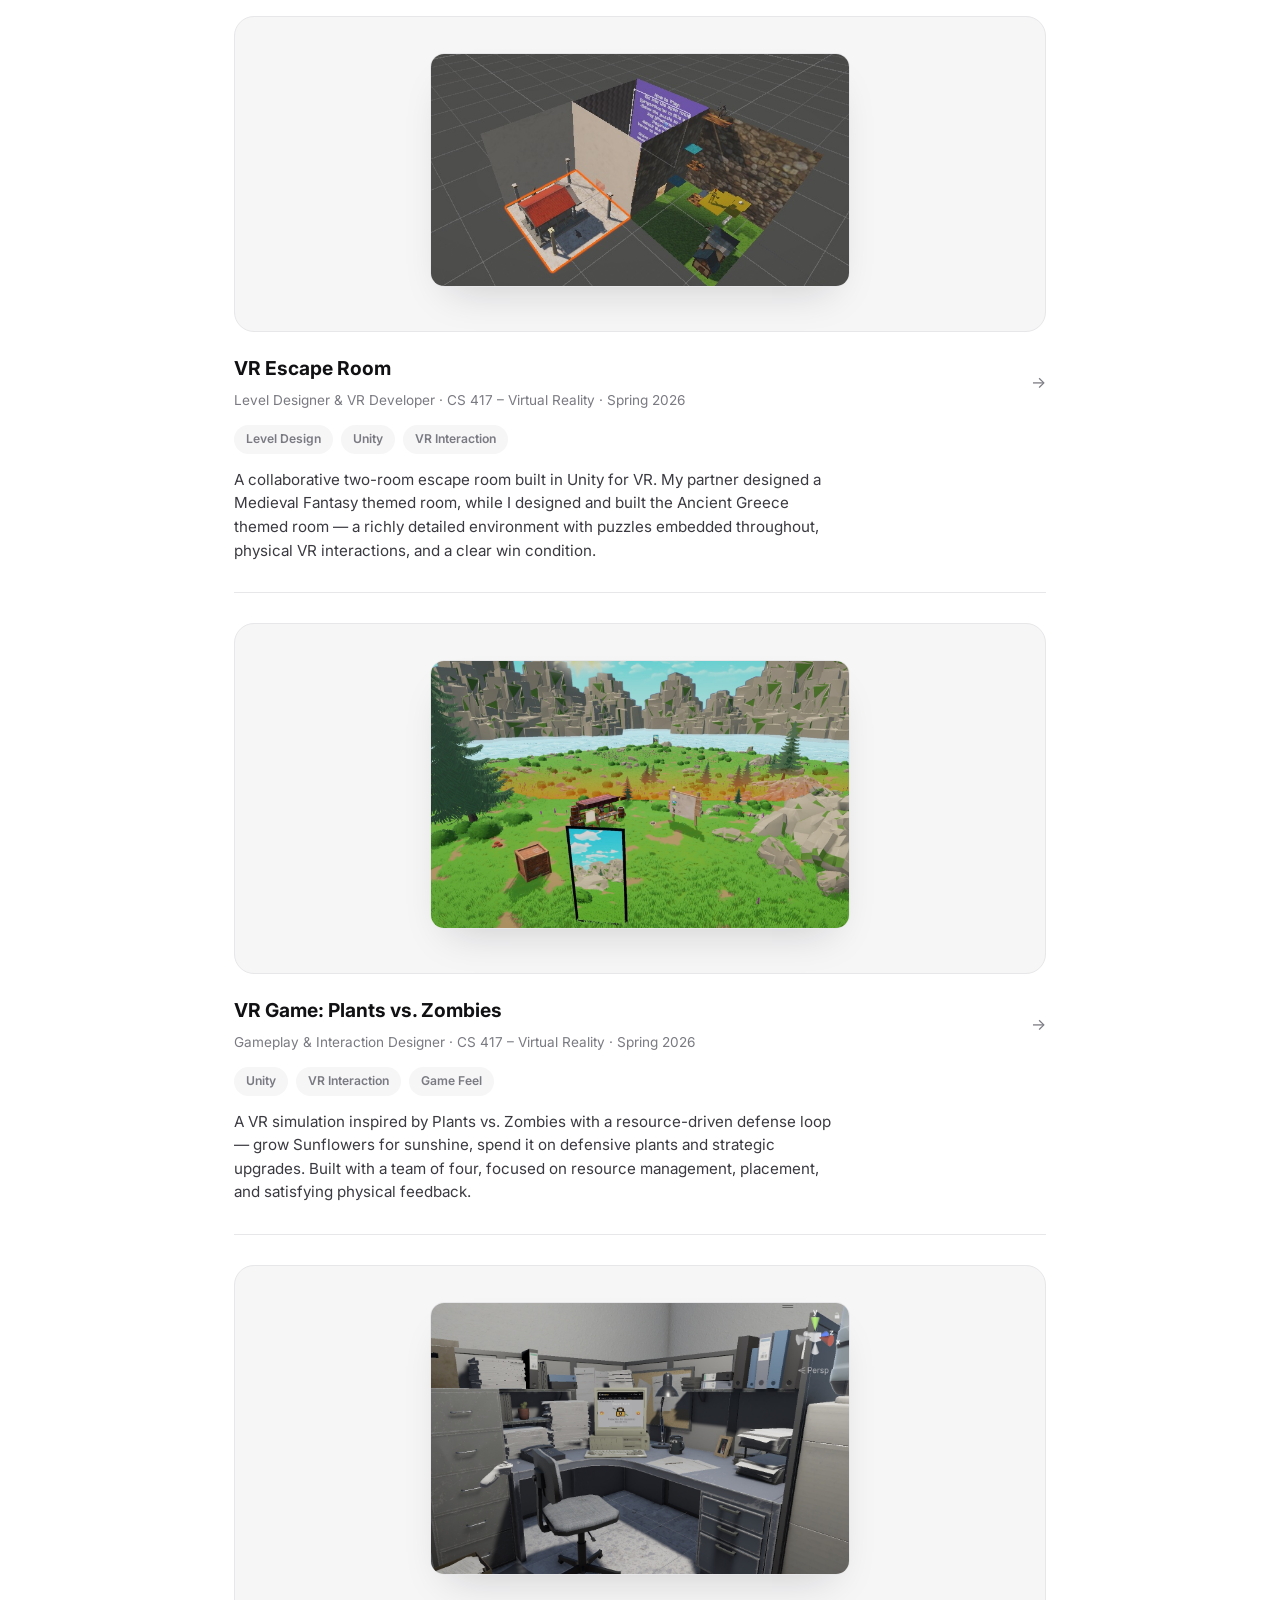
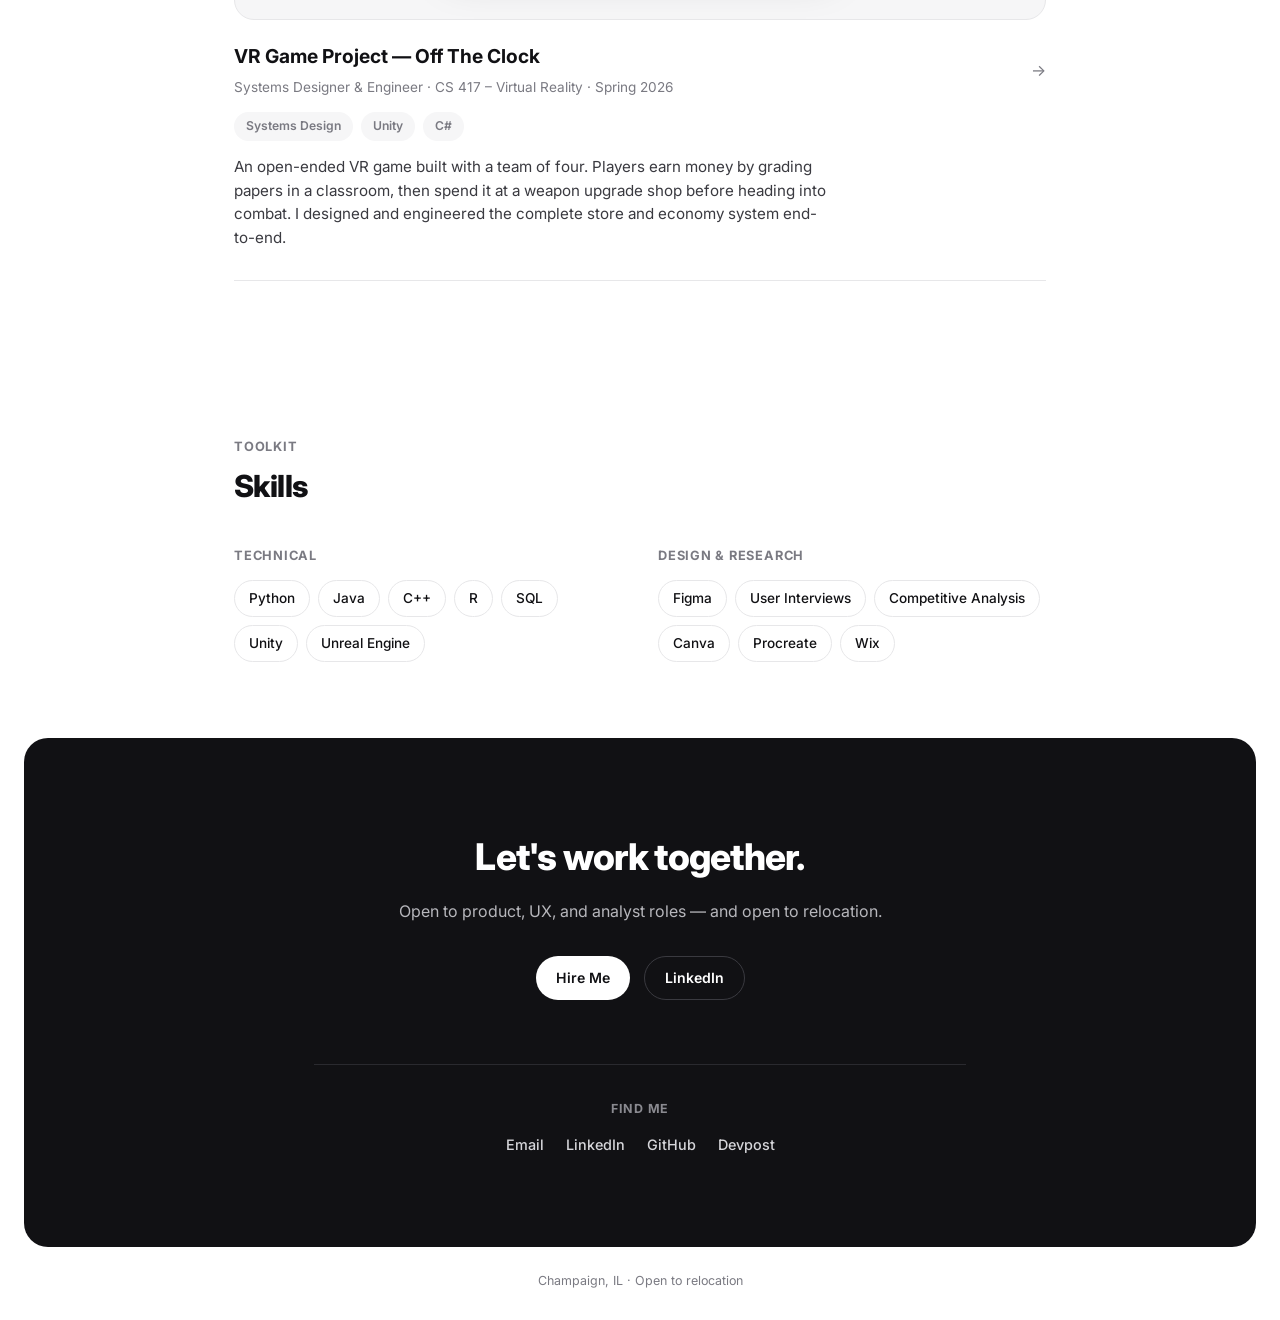
==== commit db653305: "Rename VR project titles and relabel links to "Playable Build" "Interactive Simulation — Juicy Feedb" ====
--- a/index.html
+++ b/index.html
@@ -186,7 +186,7 @@
       <div class="project-card-body">
         <div class="project-card-top">
           <div>
-            <div class="project-title">Interactive Simulation — Juicy Feedback</div>
+            <div class="project-title">VR Game: Plants vs. Zombies</div>
             <div class="project-meta">Gameplay &amp; Interaction Designer · CS 417 – Virtual Reality · Spring 2026</div>
           </div>
           <span class="project-card-arrow">→</span>
@@ -209,7 +209,7 @@
       <div class="project-card-body">
         <div class="project-card-top">
           <div>
-            <div class="project-title">Design Project — Off The Clock</div>
+            <div class="project-title">VR Game Project — Off The Clock</div>
             <div class="project-meta">Systems Designer &amp; Engineer · CS 417 – Virtual Reality · Spring 2026</div>
           </div>
           <span class="project-card-arrow">→</span>
